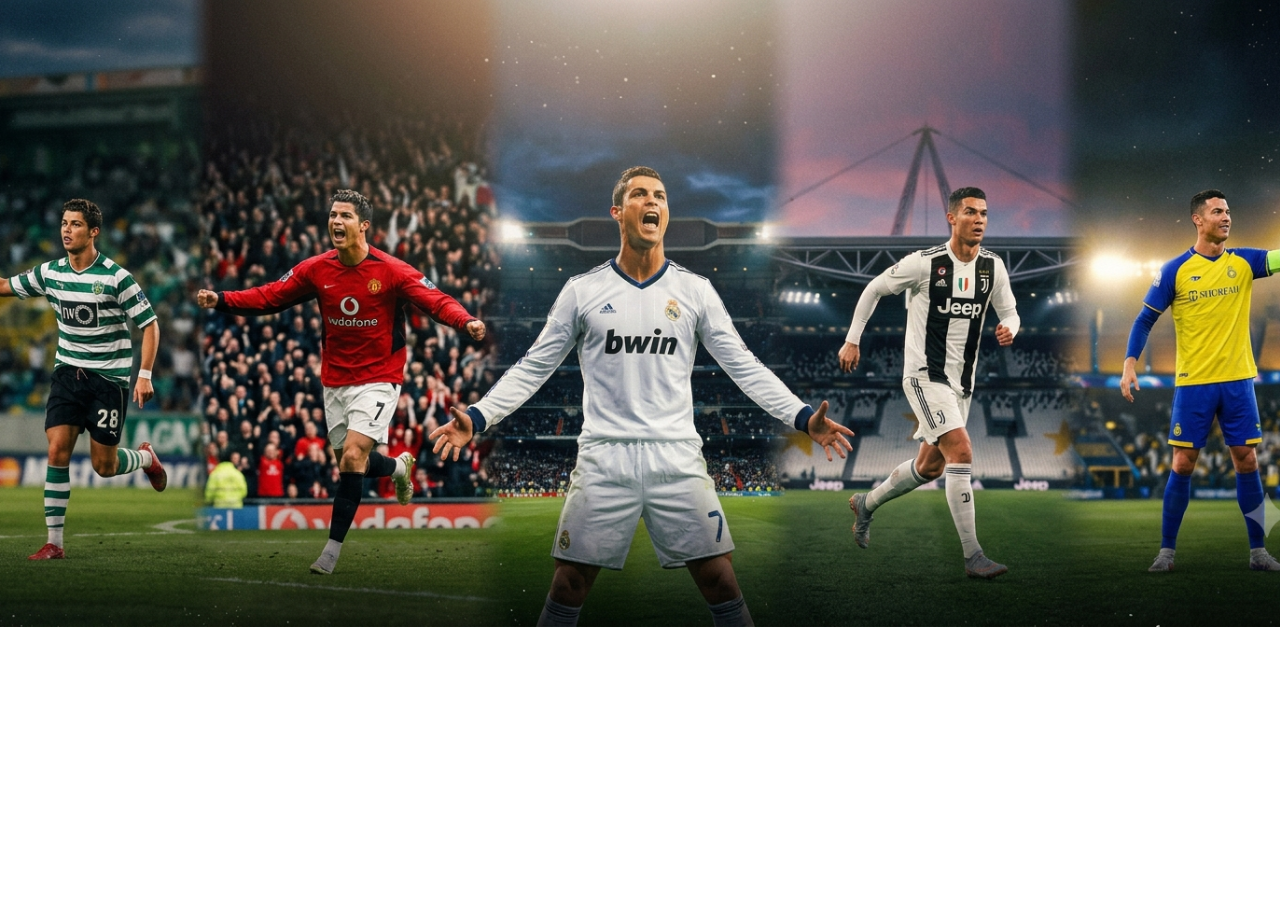
==== team.html @ 901f7ee4 "hero image for team info page" ====
<!DOCTYPE html>
<html lang="en">
<head>
    <meta charset="UTF-8">
    <meta name="viewport" content="width=, initial-scale=1.0">
    <link rel="stylesheet" href="team.css">
    <title>Team info page</title>
</head>
<body>
    <div class="hero-image">
    </div>
---- team.css ----
.hero-image{
    background-image: url("./Team page photos/heading.jpg");
    height: 627px;
    background-size: cover;
    background-position: center;
    background-repeat: no-repeat;
}
body{
    margin: 0;
    padding: 0;
    background-repeat: no-repeat;
    background-size: cover;
}
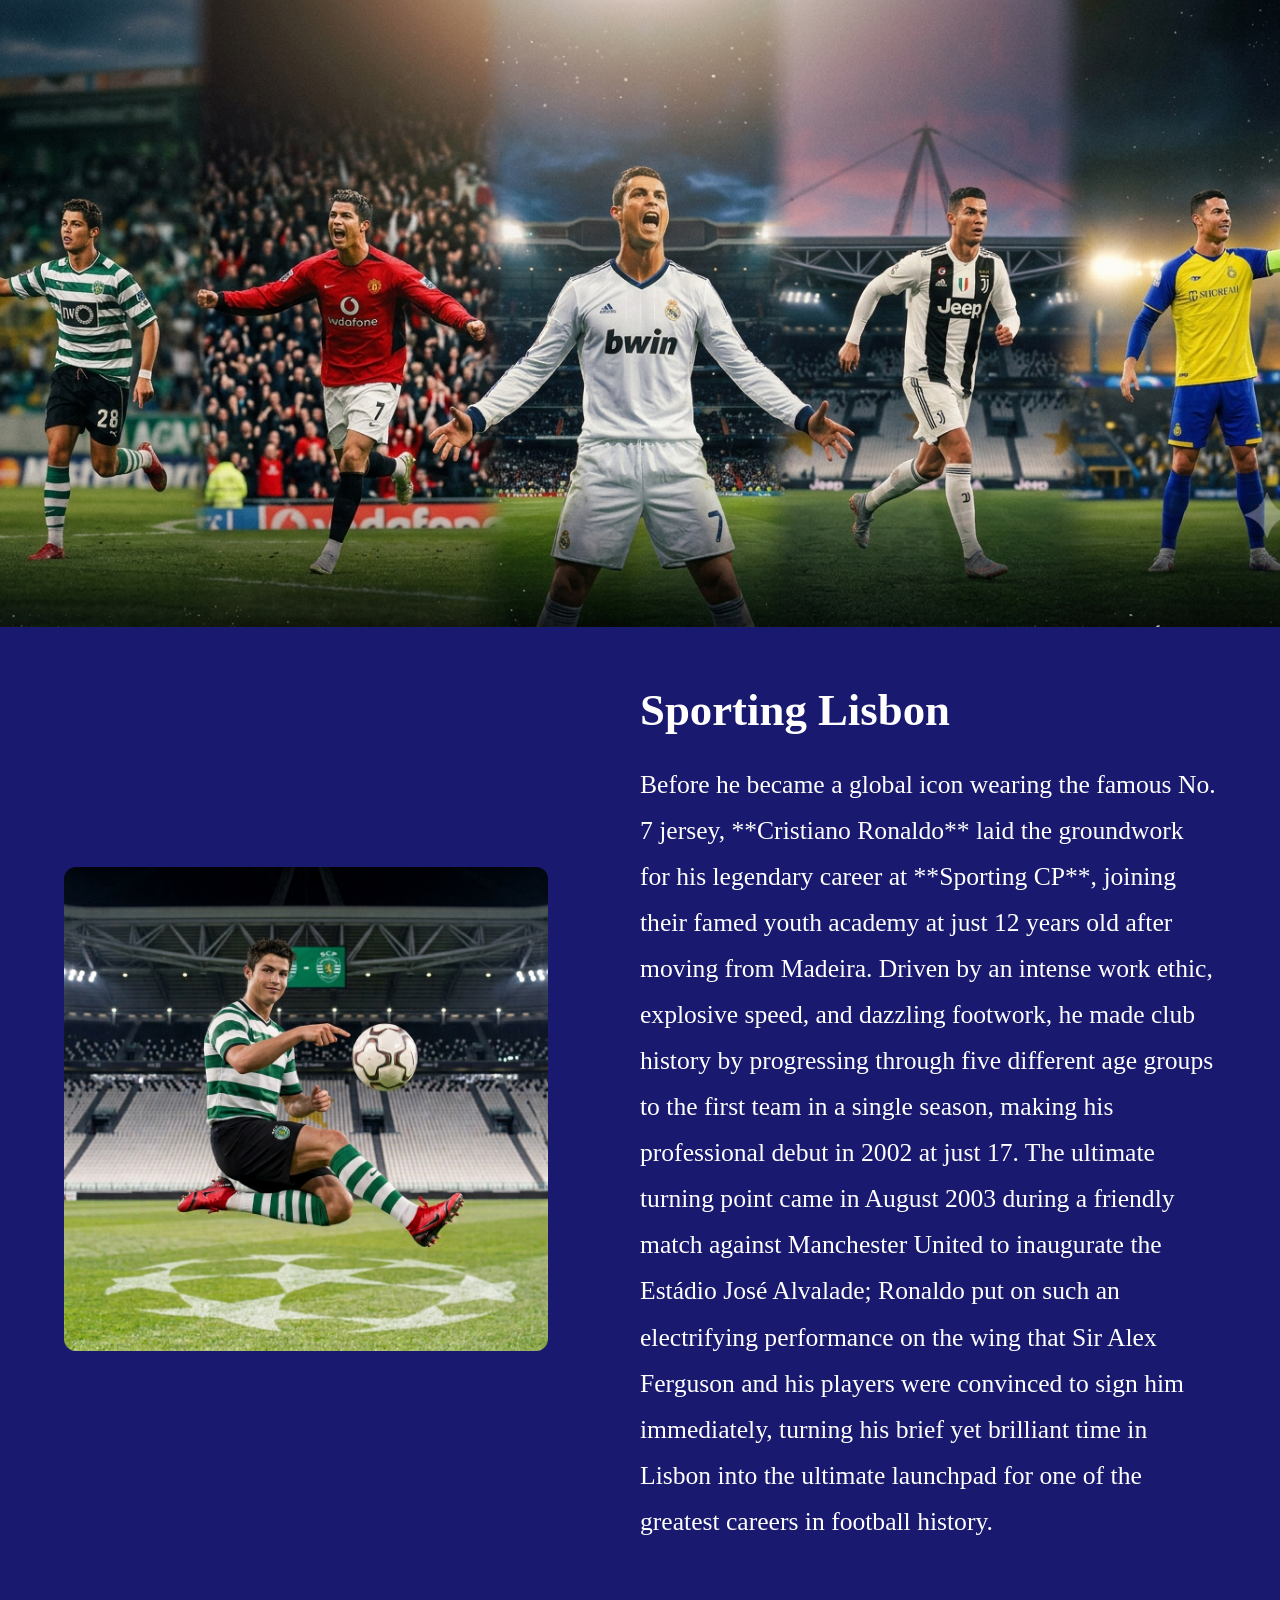
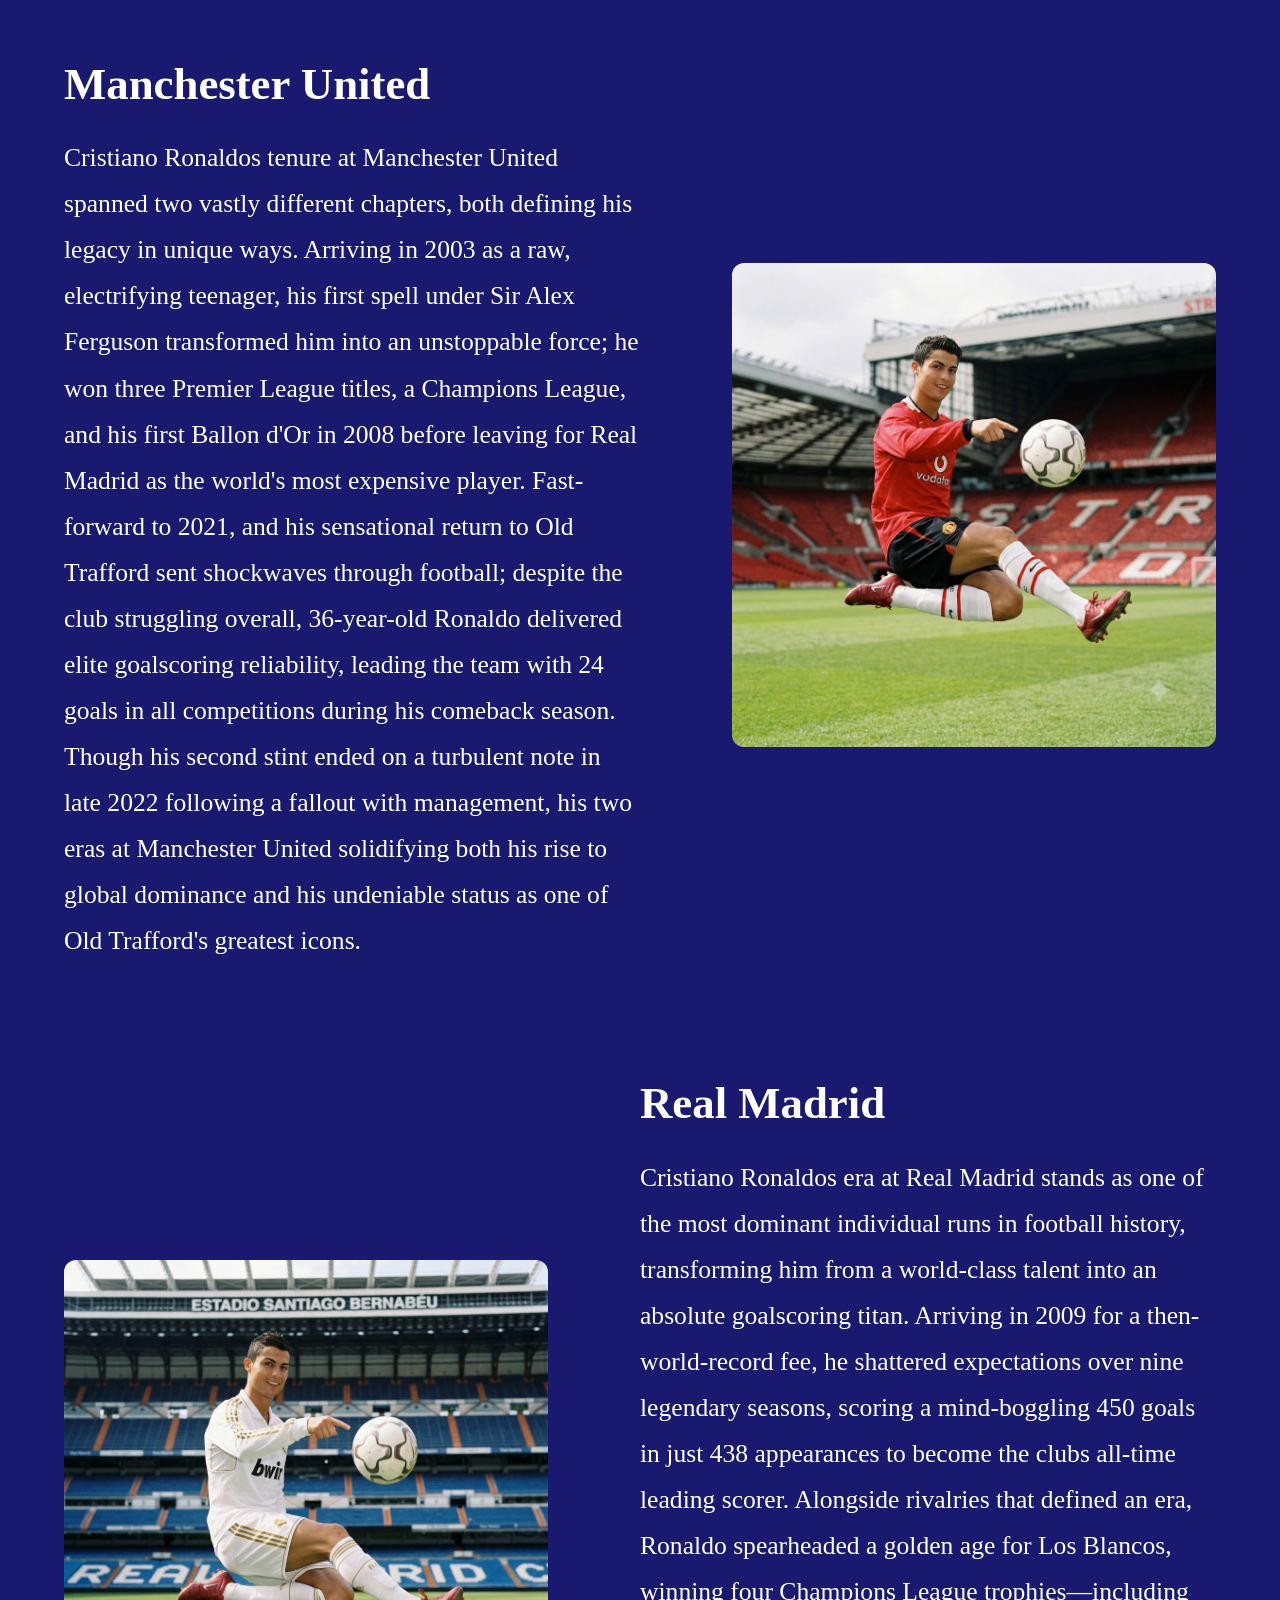
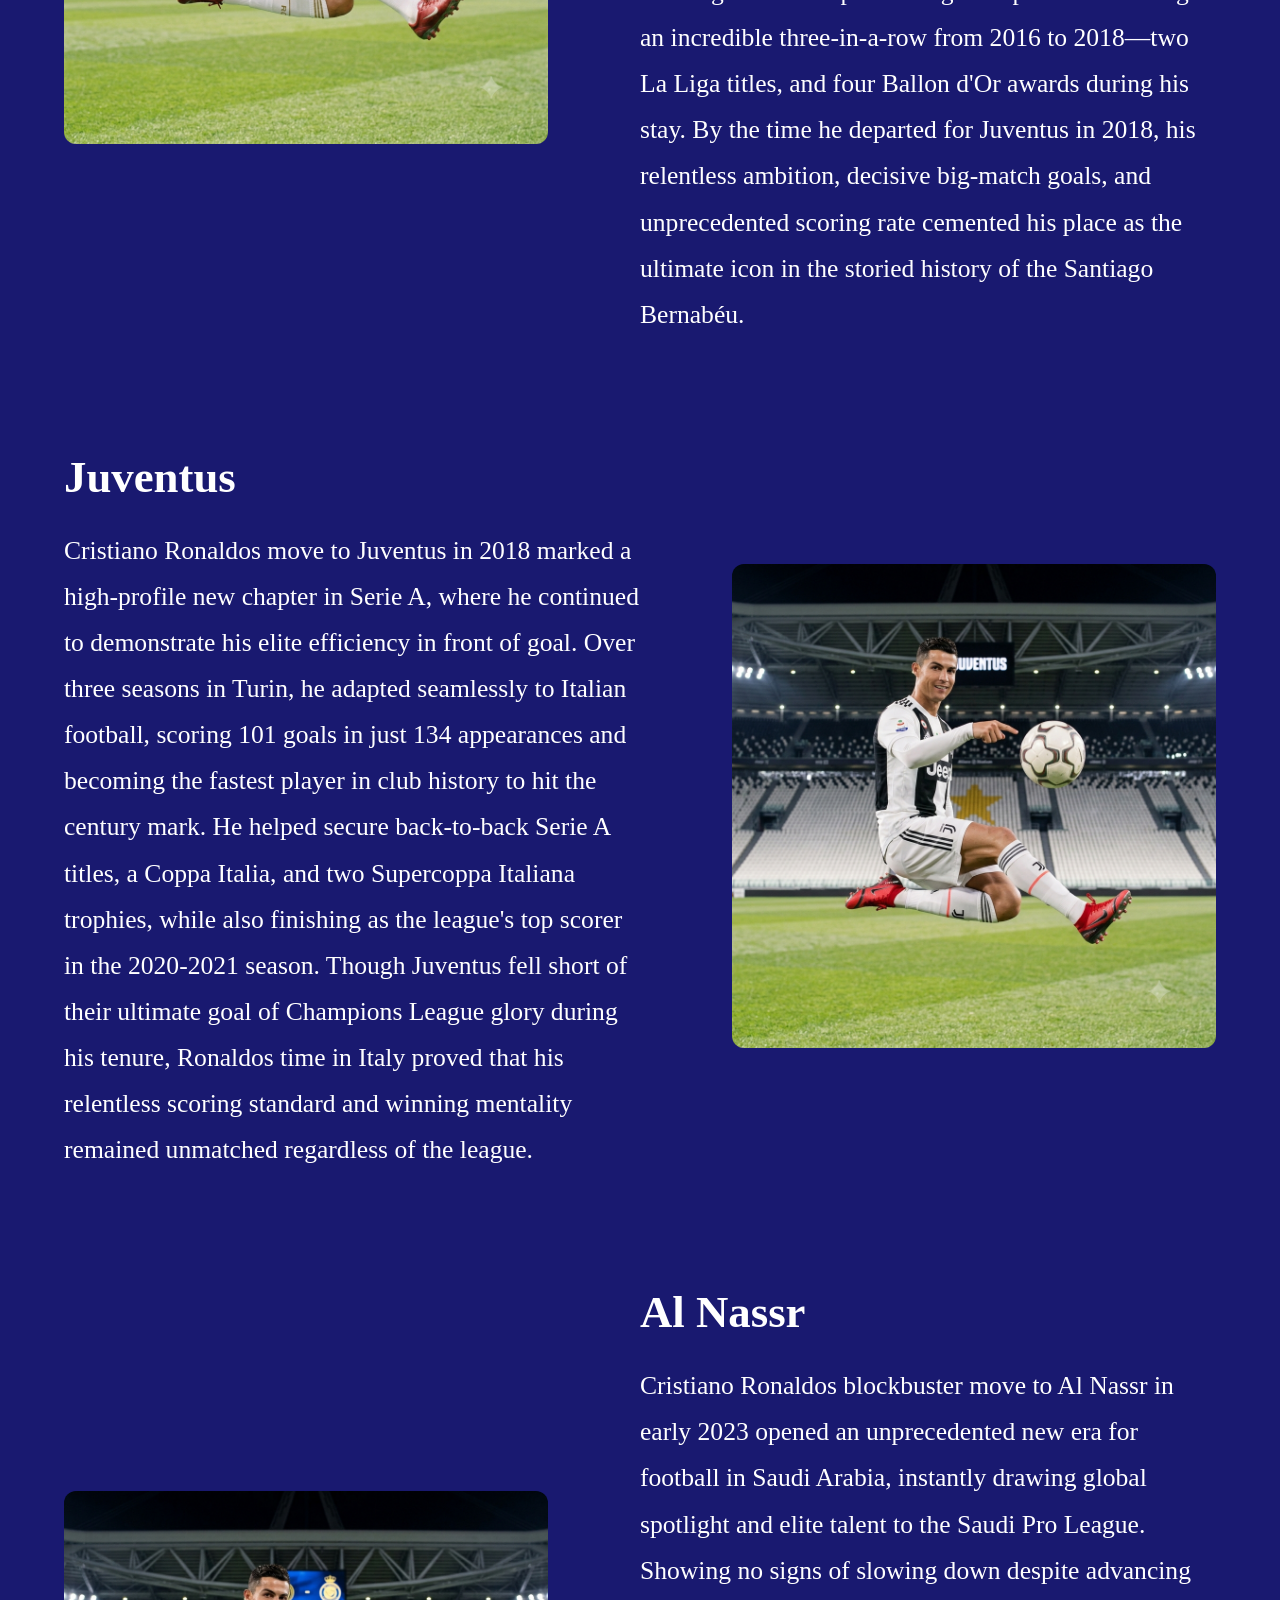
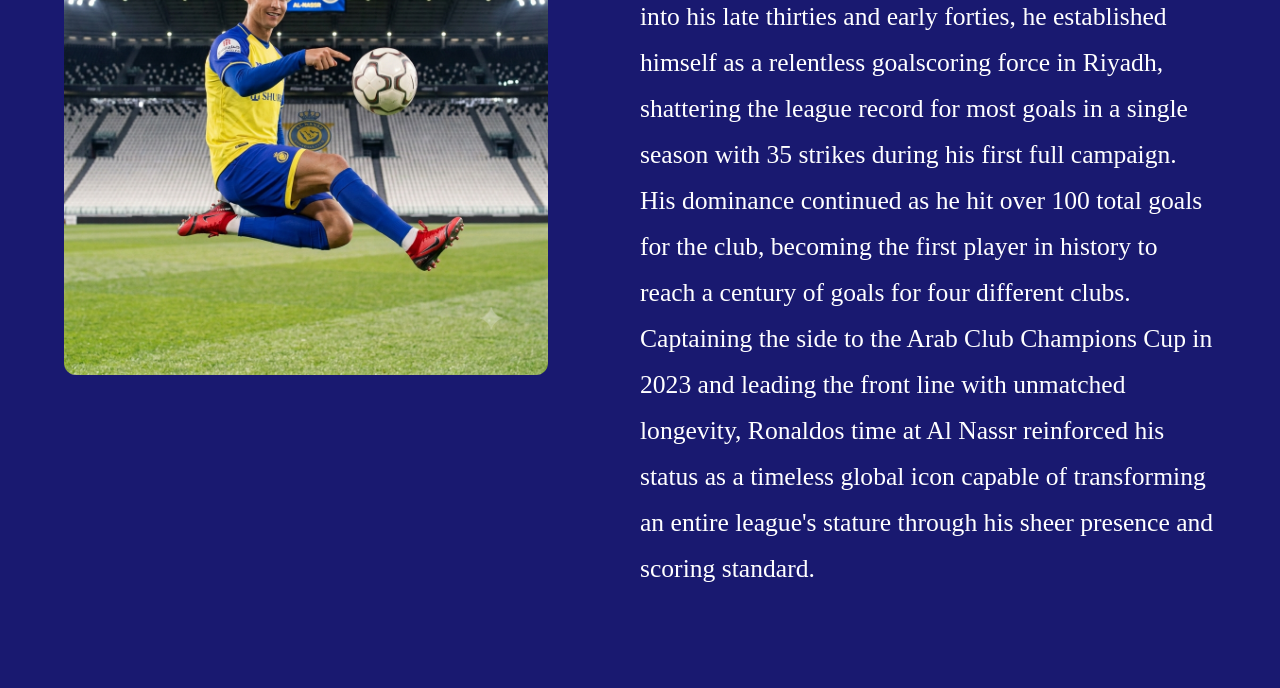
==== commit ae2eaef5: "finished off the team info page" ====
--- a/team.html
+++ b/team.html
@@ -9,6 +9,43 @@
 <body>
     <div class="hero-image">
     </div>
+   <div class="teams">
+    <div class="leftimg">
+        <img src="./Team page photos/lisbon.jpg" alt="CR7 Lisbon">
+        <div class="text">
+            <h2>Sporting Lisbon</h2>
+            <p>Before he became a global icon wearing the famous No. 7 jersey, **Cristiano Ronaldo** laid the groundwork for his legendary career at **Sporting CP**, joining their famed youth academy at just 12 years old after moving from Madeira. Driven by an intense work ethic, explosive speed, and dazzling footwork, he made club history by progressing through five different age groups to the first team in a single season, making his professional debut in 2002 at just 17. The ultimate turning point came in August 2003 during a friendly match against Manchester United to inaugurate the Estádio José Alvalade; Ronaldo put on such an electrifying performance on the wing that Sir Alex Ferguson and his players were convinced to sign him immediately, turning his brief yet brilliant time in Lisbon into the ultimate launchpad for one of the greatest careers in football history.</p>
+        </div>
+    </div>
+    <div class="rightimg">
+        <img src="./Team page photos/mu.jpg" alt="CR7 Man United">
+        <div class="text">
+            <h2>Manchester United</h2>
+            <p>Cristiano Ronaldos tenure at Manchester United spanned two vastly different chapters, both defining his legacy in unique ways. Arriving in 2003 as a raw, electrifying teenager, his first spell under Sir Alex Ferguson transformed him into an unstoppable force; he won three Premier League titles, a Champions League, and his first Ballon d'Or in 2008 before leaving for Real Madrid as the world's most expensive player. Fast-forward to 2021, and his sensational return to Old Trafford sent shockwaves through football; despite the club struggling overall, 36-year-old Ronaldo delivered elite goalscoring reliability, leading the team with 24 goals in all competitions during his comeback season. Though his second stint ended on a turbulent note in late 2022 following a fallout with management, his two eras at Manchester United solidifying both his rise to global dominance and his undeniable status as one of Old Trafford's greatest icons.</p>
+        </div>
+    </div>
+    <div class="leftimg">
+        <img src="./Team page photos/rm.jpg" alt="CR7 Real Madrid">
+        <div class="text">
+            <h2>Real Madrid</h2>
+            <p>Cristiano Ronaldos era at Real Madrid stands as one of the most dominant individual runs in football history, transforming him from a world-class talent into an absolute goalscoring titan. Arriving in 2009 for a then-world-record fee, he shattered expectations over nine legendary seasons, scoring a mind-boggling 450 goals in just 438 appearances to become the clubs all-time leading scorer. Alongside rivalries that defined an era, Ronaldo spearheaded a golden age for Los Blancos, winning four Champions League trophies—including an incredible three-in-a-row from 2016 to 2018—two La Liga titles, and four Ballon d'Or awards during his stay. By the time he departed for Juventus in 2018, his relentless ambition, decisive big-match goals, and unprecedented scoring rate cemented his place as the ultimate icon in the storied history of the Santiago Bernabéu.</p>
+        </div>
+    </div>
+    <div class="rightimg">
+        <img src="./Team page photos/juve.jpg" alt="CR7 Juventus">
+        <div class="text">
+            <h2>Juventus</h2>
+            <p>Cristiano Ronaldos move to Juventus in 2018 marked a high-profile new chapter in Serie A, where he continued to demonstrate his elite efficiency in front of goal. Over three seasons in Turin, he adapted seamlessly to Italian football, scoring 101 goals in just 134 appearances and becoming the fastest player in club history to hit the century mark. He helped secure back-to-back Serie A titles, a Coppa Italia, and two Supercoppa Italiana trophies, while also finishing as the league's top scorer in the 2020-2021 season. Though Juventus fell short of their ultimate goal of Champions League glory during his tenure, Ronaldos time in Italy proved that his relentless scoring standard and winning mentality remained unmatched regardless of the league.</p>
+        </div>
+    </div>
+    <div class="leftimg">
+        <img src="./Team page photos/alnassr.jpg" alt="CR7 Al Nassr">
+        <div class="text">
+            <h2>Al Nassr</h2>
+            <p>Cristiano Ronaldos blockbuster move to Al Nassr in early 2023 opened an unprecedented new era for football in Saudi Arabia, instantly drawing global spotlight and elite talent to the Saudi Pro League. Showing no signs of slowing down despite advancing into his late thirties and early forties, he established himself as a relentless goalscoring force in Riyadh, shattering the league record for most goals in a single season with 35 strikes during his first full campaign. His dominance continued as he hit over 100 total goals for the club, becoming the first player in history to reach a century of goals for four different clubs. Captaining the side to the Arab Club Champions Cup in 2023 and leading the front line with unmatched longevity, Ronaldos time at Al Nassr reinforced his status as a timeless global icon capable of transforming an entire league's stature through his sheer presence and scoring standard.</p>
+        </div>
+    </div>
+   </div>
     
     
     
--- a/team.css
+++ b/team.css
@@ -10,4 +10,68 @@
     padding: 0;
     background-repeat: no-repeat;
     background-size: cover;
+    background-color:midnightblue
+}
+.teams {
+  max-width: 90%;
+  margin: 0 auto;
+  padding: 20px 0;
+}
+
+.leftimg,
+.rightimg {
+  display: flex;
+  align-items: center;
+  justify-content: space-between;
+  margin-bottom: 50px;
+}
+
+.rightimg {
+  flex-direction: row-reverse;
+}
+
+.leftimg img,
+.rightimg img {
+  width: 42%;
+  max-width: 42%;
+  height: auto;
+  object-fit: cover;
+  border-radius: 12px;
+}
+
+.leftimg .text,
+.rightimg .text {
+  width: 50%;
+  max-width: 50%;
+}
+
+.leftimg .text h2,
+.rightimg .text h2 {
+  font-size: 2.8rem;
+  margin-bottom: 20px;
+  color: white;
+}
+
+.leftimg .text p,
+.rightimg .text p {
+  font-size: 1.6rem;
+  line-height: 1.8;
+  color: white;
+}
+
+@media (max-width: 600px) {
+  .leftimg, 
+  .rightimg {
+    flex-direction: column;
+    text-align: center;
+  }
+  
+  .leftimg img, 
+  .rightimg img,
+  .leftimg .text,
+  .rightimg .text {
+    width: 100%;
+    max-width: 100%;
+    margin-bottom: 15px;
+  }
 }
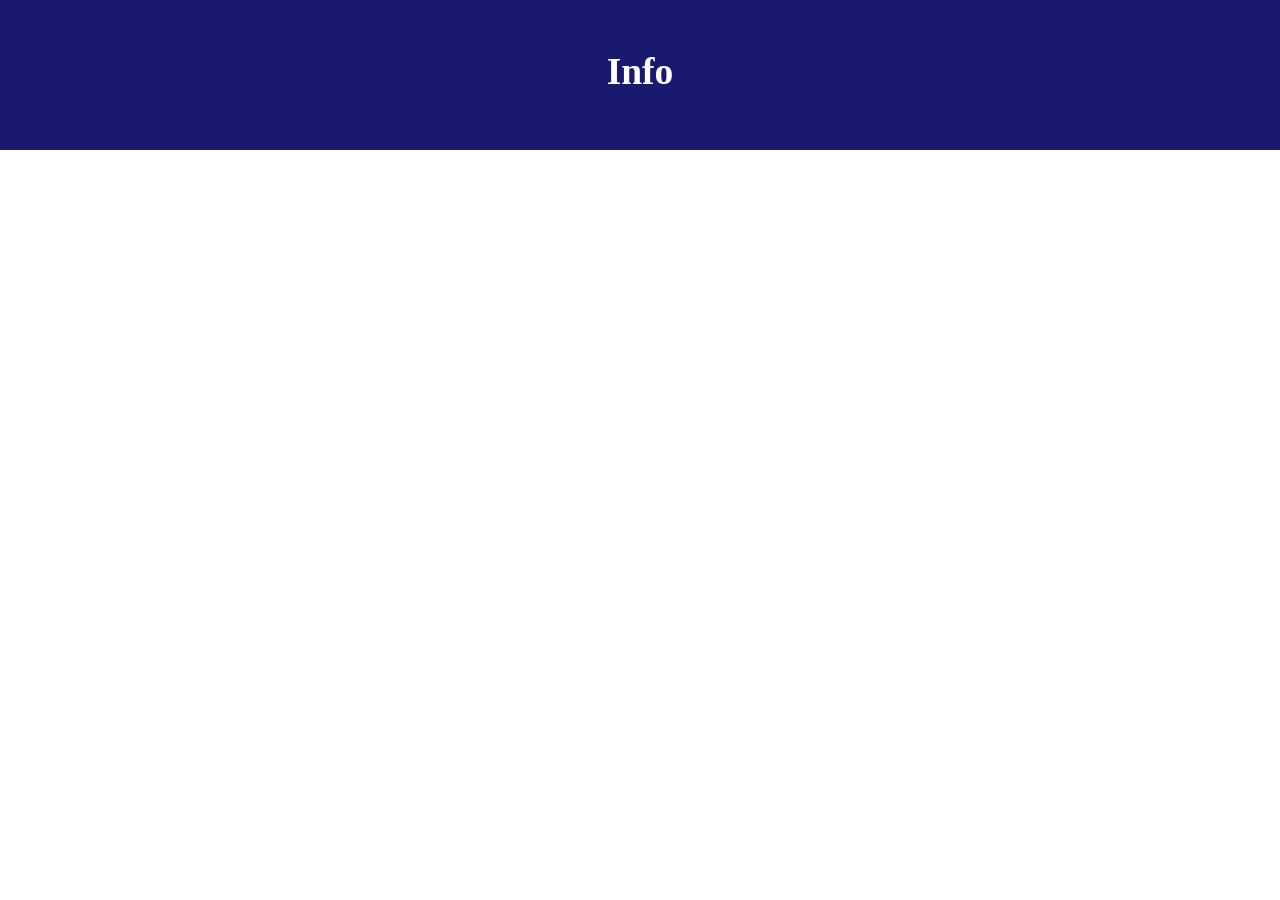
==== commit c43073ca: "made banner for info page" ====
--- a/team.html
+++ b/team.html
@@ -4,48 +4,10 @@
     <meta charset="UTF-8">
     <meta name="viewport" content="width=, initial-scale=1.0">
     <link rel="stylesheet" href="team.css">
-    <title>Team info page</title>
+    <title> INFO </title>
 </head>
 <body>
-    <div class="hero-image">
-    </div>
-   <div class="teams">
-    <div class="leftimg">
-        <img src="./Team page photos/lisbon.jpg" alt="CR7 Lisbon">
-        <div class="text">
-            <h2>Sporting Lisbon</h2>
-            <p>Before he became a global icon wearing the famous No. 7 jersey, **Cristiano Ronaldo** laid the groundwork for his legendary career at **Sporting CP**, joining their famed youth academy at just 12 years old after moving from Madeira. Driven by an intense work ethic, explosive speed, and dazzling footwork, he made club history by progressing through five different age groups to the first team in a single season, making his professional debut in 2002 at just 17. The ultimate turning point came in August 2003 during a friendly match against Manchester United to inaugurate the Estádio José Alvalade; Ronaldo put on such an electrifying performance on the wing that Sir Alex Ferguson and his players were convinced to sign him immediately, turning his brief yet brilliant time in Lisbon into the ultimate launchpad for one of the greatest careers in football history.</p>
-        </div>
-    </div>
-    <div class="rightimg">
-        <img src="./Team page photos/mu.jpg" alt="CR7 Man United">
-        <div class="text">
-            <h2>Manchester United</h2>
-            <p>Cristiano Ronaldos tenure at Manchester United spanned two vastly different chapters, both defining his legacy in unique ways. Arriving in 2003 as a raw, electrifying teenager, his first spell under Sir Alex Ferguson transformed him into an unstoppable force; he won three Premier League titles, a Champions League, and his first Ballon d'Or in 2008 before leaving for Real Madrid as the world's most expensive player. Fast-forward to 2021, and his sensational return to Old Trafford sent shockwaves through football; despite the club struggling overall, 36-year-old Ronaldo delivered elite goalscoring reliability, leading the team with 24 goals in all competitions during his comeback season. Though his second stint ended on a turbulent note in late 2022 following a fallout with management, his two eras at Manchester United solidifying both his rise to global dominance and his undeniable status as one of Old Trafford's greatest icons.</p>
-        </div>
-    </div>
-    <div class="leftimg">
-        <img src="./Team page photos/rm.jpg" alt="CR7 Real Madrid">
-        <div class="text">
-            <h2>Real Madrid</h2>
-            <p>Cristiano Ronaldos era at Real Madrid stands as one of the most dominant individual runs in football history, transforming him from a world-class talent into an absolute goalscoring titan. Arriving in 2009 for a then-world-record fee, he shattered expectations over nine legendary seasons, scoring a mind-boggling 450 goals in just 438 appearances to become the clubs all-time leading scorer. Alongside rivalries that defined an era, Ronaldo spearheaded a golden age for Los Blancos, winning four Champions League trophies—including an incredible three-in-a-row from 2016 to 2018—two La Liga titles, and four Ballon d'Or awards during his stay. By the time he departed for Juventus in 2018, his relentless ambition, decisive big-match goals, and unprecedented scoring rate cemented his place as the ultimate icon in the storied history of the Santiago Bernabéu.</p>
-        </div>
-    </div>
-    <div class="rightimg">
-        <img src="./Team page photos/juve.jpg" alt="CR7 Juventus">
-        <div class="text">
-            <h2>Juventus</h2>
-            <p>Cristiano Ronaldos move to Juventus in 2018 marked a high-profile new chapter in Serie A, where he continued to demonstrate his elite efficiency in front of goal. Over three seasons in Turin, he adapted seamlessly to Italian football, scoring 101 goals in just 134 appearances and becoming the fastest player in club history to hit the century mark. He helped secure back-to-back Serie A titles, a Coppa Italia, and two Supercoppa Italiana trophies, while also finishing as the league's top scorer in the 2020-2021 season. Though Juventus fell short of their ultimate goal of Champions League glory during his tenure, Ronaldos time in Italy proved that his relentless scoring standard and winning mentality remained unmatched regardless of the league.</p>
-        </div>
-    </div>
-    <div class="leftimg">
-        <img src="./Team page photos/alnassr.jpg" alt="CR7 Al Nassr">
-        <div class="text">
-            <h2>Al Nassr</h2>
-            <p>Cristiano Ronaldos blockbuster move to Al Nassr in early 2023 opened an unprecedented new era for football in Saudi Arabia, instantly drawing global spotlight and elite talent to the Saudi Pro League. Showing no signs of slowing down despite advancing into his late thirties and early forties, he established himself as a relentless goalscoring force in Riyadh, shattering the league record for most goals in a single season with 35 strikes during his first full campaign. His dominance continued as he hit over 100 total goals for the club, becoming the first player in history to reach a century of goals for four different clubs. Captaining the side to the Arab Club Champions Cup in 2023 and leading the front line with unmatched longevity, Ronaldos time at Al Nassr reinforced his status as a timeless global icon capable of transforming an entire league's stature through his sheer presence and scoring standard.</p>
-        </div>
-    </div>
-   </div>
-    
-    
-    +    <section class="banner">
+        <h1 class="banner-title">Info</h1>
+    </section>
+</body>
--- a/team.css
+++ b/team.css
@@ -1,77 +1,22 @@
-.hero-image{
-    background-image: url("./Team page photos/heading.jpg");
-    height: 627px;
+body {
+    margin: 0;
+    padding: 0;
+}
+
+.banner {
+    width: 100%;
+    background-color: midnightblue;
+    color: rgb(255, 255, 255);
+    text-align: center;
+    font-size: 25px;
+    height: 150px;
     background-size: cover;
     background-position: center;
     background-repeat: no-repeat;
 }
-body{
-    margin: 0;
-    padding: 0;
-    background-repeat: no-repeat;
-    background-size: cover;
-    background-color:midnightblue
-}
-.teams {
-  max-width: 90%;
-  margin: 0 auto;
-  padding: 20px 0;
-}
 
-.leftimg,
-.rightimg {
-  display: flex;
-  align-items: center;
-  justify-content: space-between;
-  margin-bottom: 50px;
-}
-
-.rightimg {
-  flex-direction: row-reverse;
-}
-
-.leftimg img,
-.rightimg img {
-  width: 42%;
-  max-width: 42%;
-  height: auto;
-  object-fit: cover;
-  border-radius: 12px;
-}
-
-.leftimg .text,
-.rightimg .text {
-  width: 50%;
-  max-width: 50%;
-}
-
-.leftimg .text h2,
-.rightimg .text h2 {
-  font-size: 2.8rem;
-  margin-bottom: 20px;
-  color: white;
-}
-
-.leftimg .text p,
-.rightimg .text p {
-  font-size: 1.6rem;
-  line-height: 1.8;
-  color: white;
-}
-
-@media (max-width: 600px) {
-  .leftimg, 
-  .rightimg {
-    flex-direction: column;
+.banner-title{
+    margin: 0; 
+    padding-top: 50px; 
     text-align: center;
-  }
-  
-  .leftimg img, 
-  .rightimg img,
-  .leftimg .text,
-  .rightimg .text {
-    width: 100%;
-    max-width: 100%;
-    margin-bottom: 15px;
-  }
 }
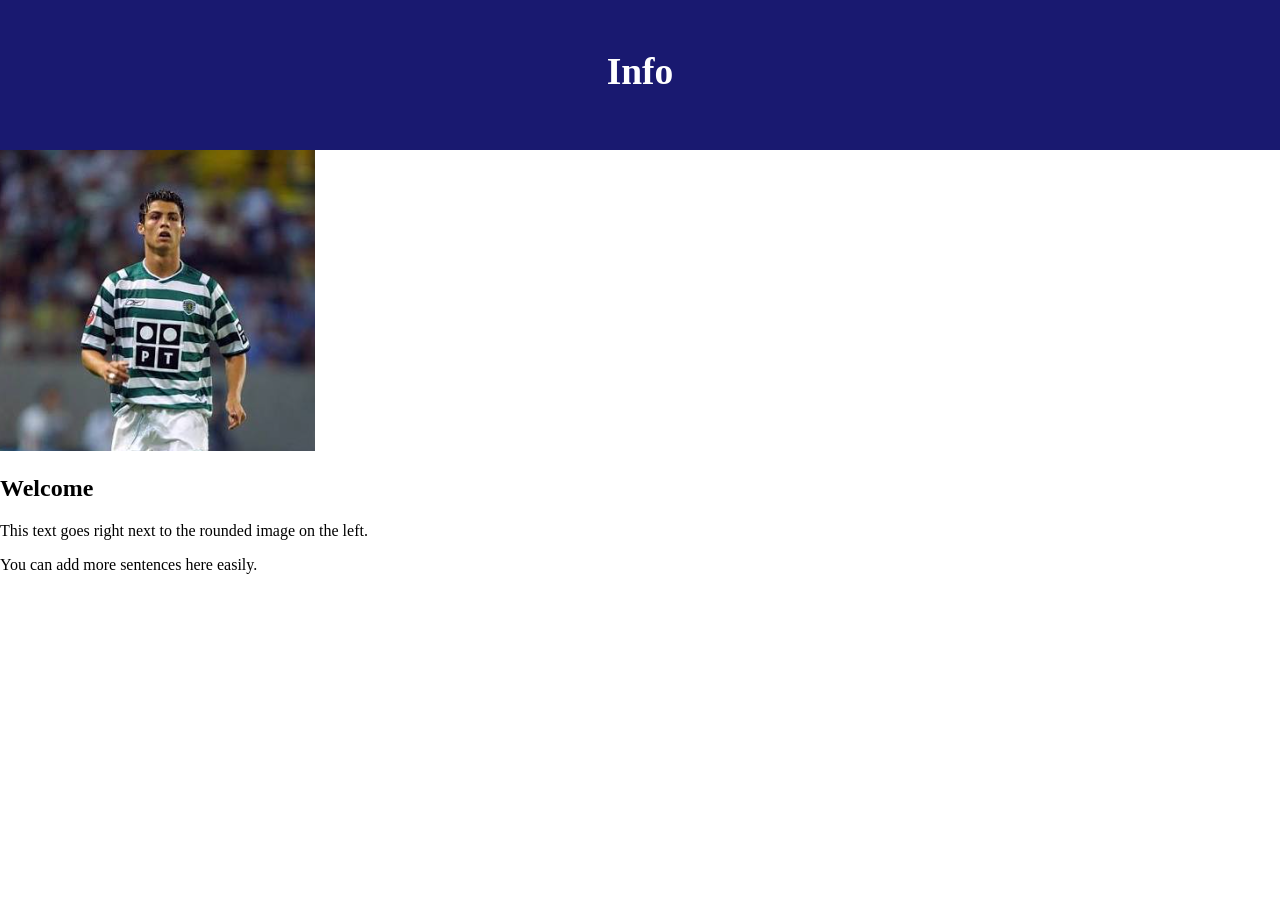
==== commit 125b3a78: "ewewf" ====
--- a/team.html
+++ b/team.html
@@ -10,4 +10,14 @@
     <section class="banner">
         <h1 class="banner-title">Info</h1>
     </section>
+       <div class="container">
+        <img class="content-image" src="./Images/RonaldoLisbon.jpg" alt="Square Image">
+
+        <div class="text-box">
+            <h2>Welcome</h2>
+            <p>This text goes right next to the rounded image on the left.</p>
+            <p>You can add more sentences here easily.</p>
+        </div>
+    </div>
+
 </body>
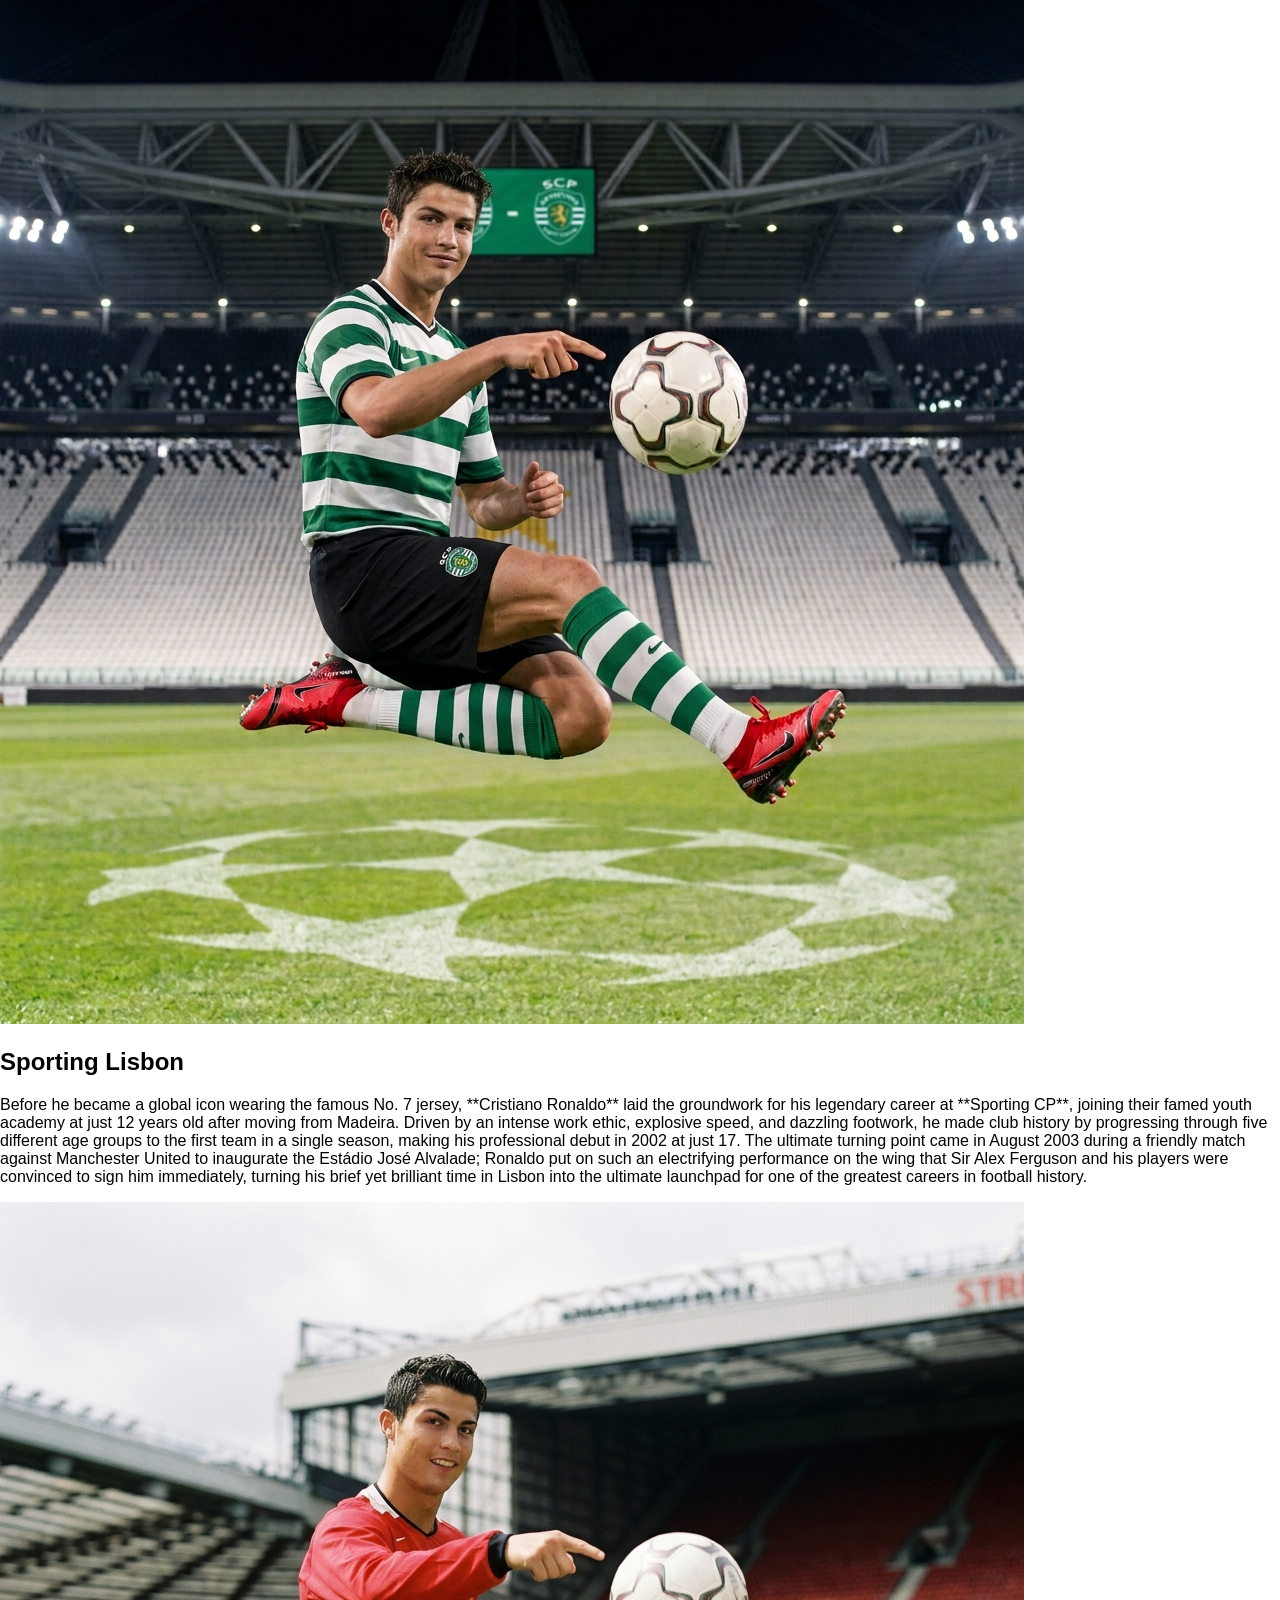
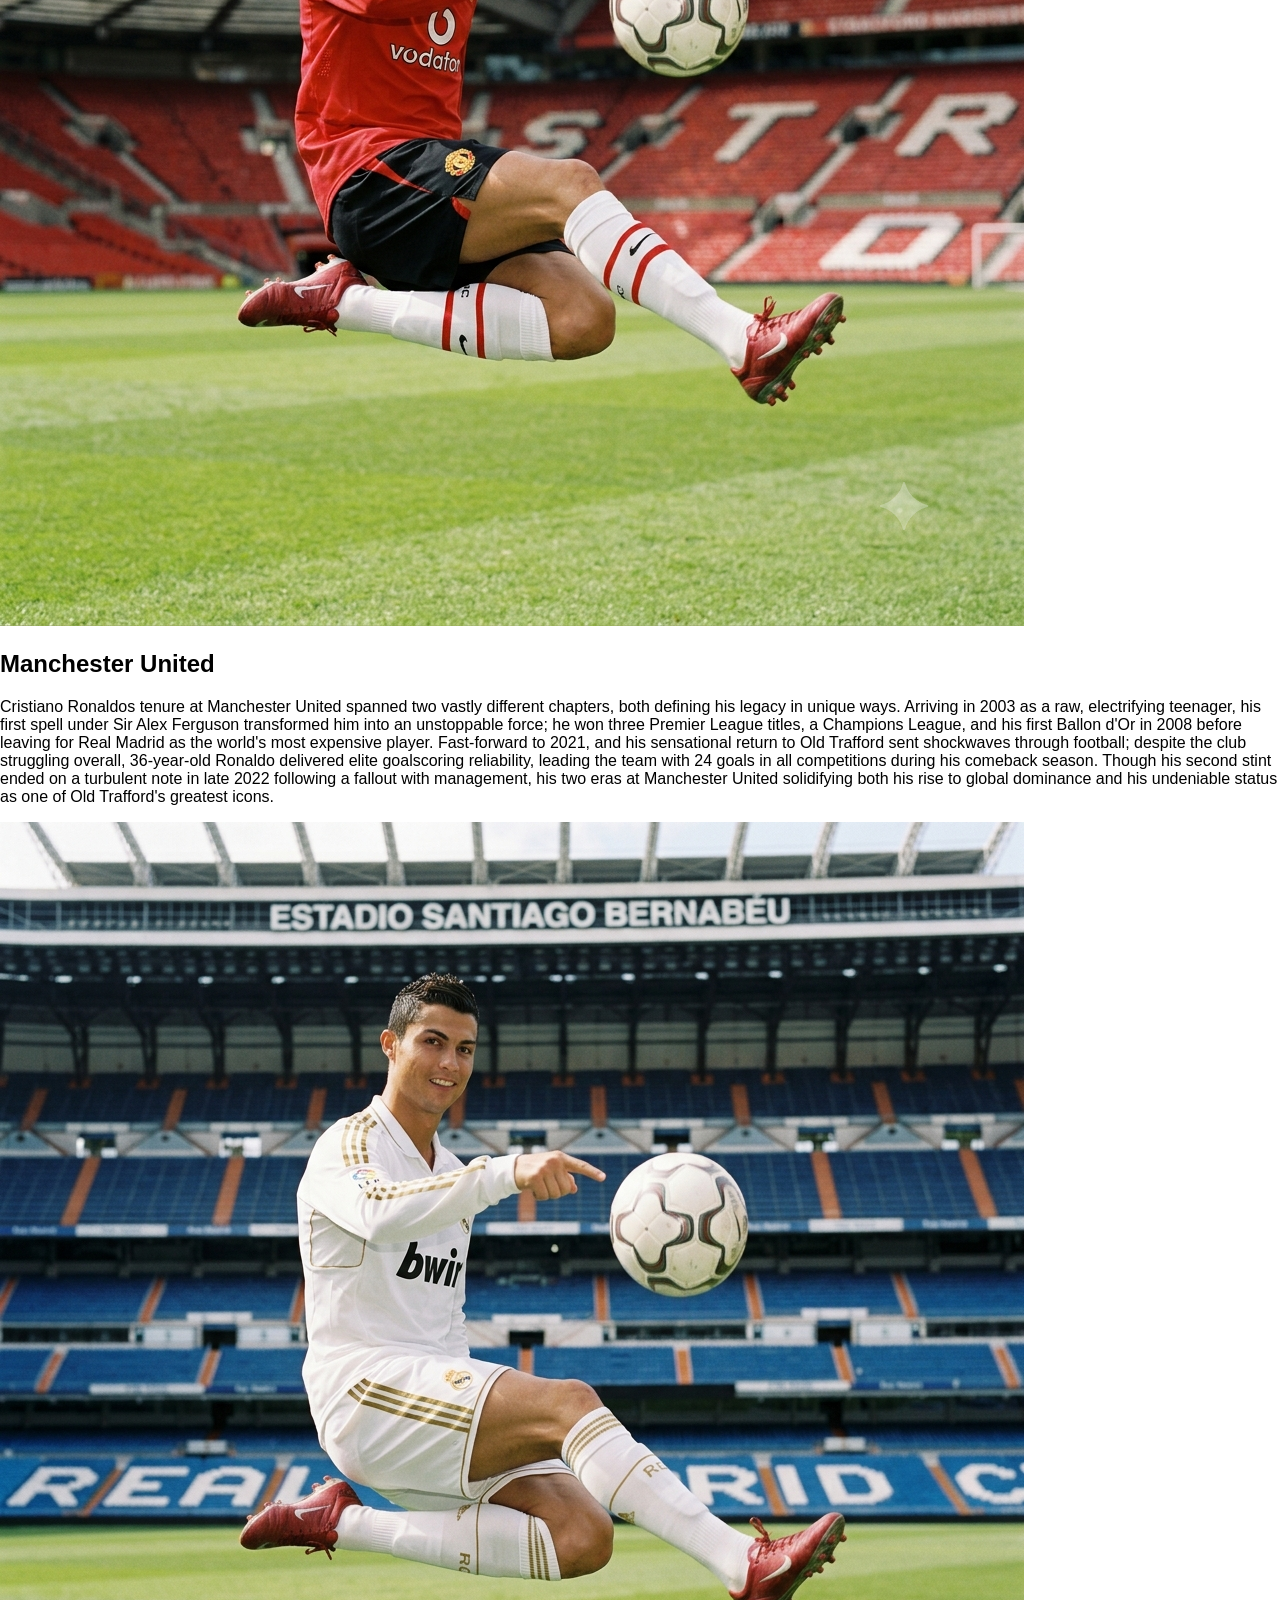
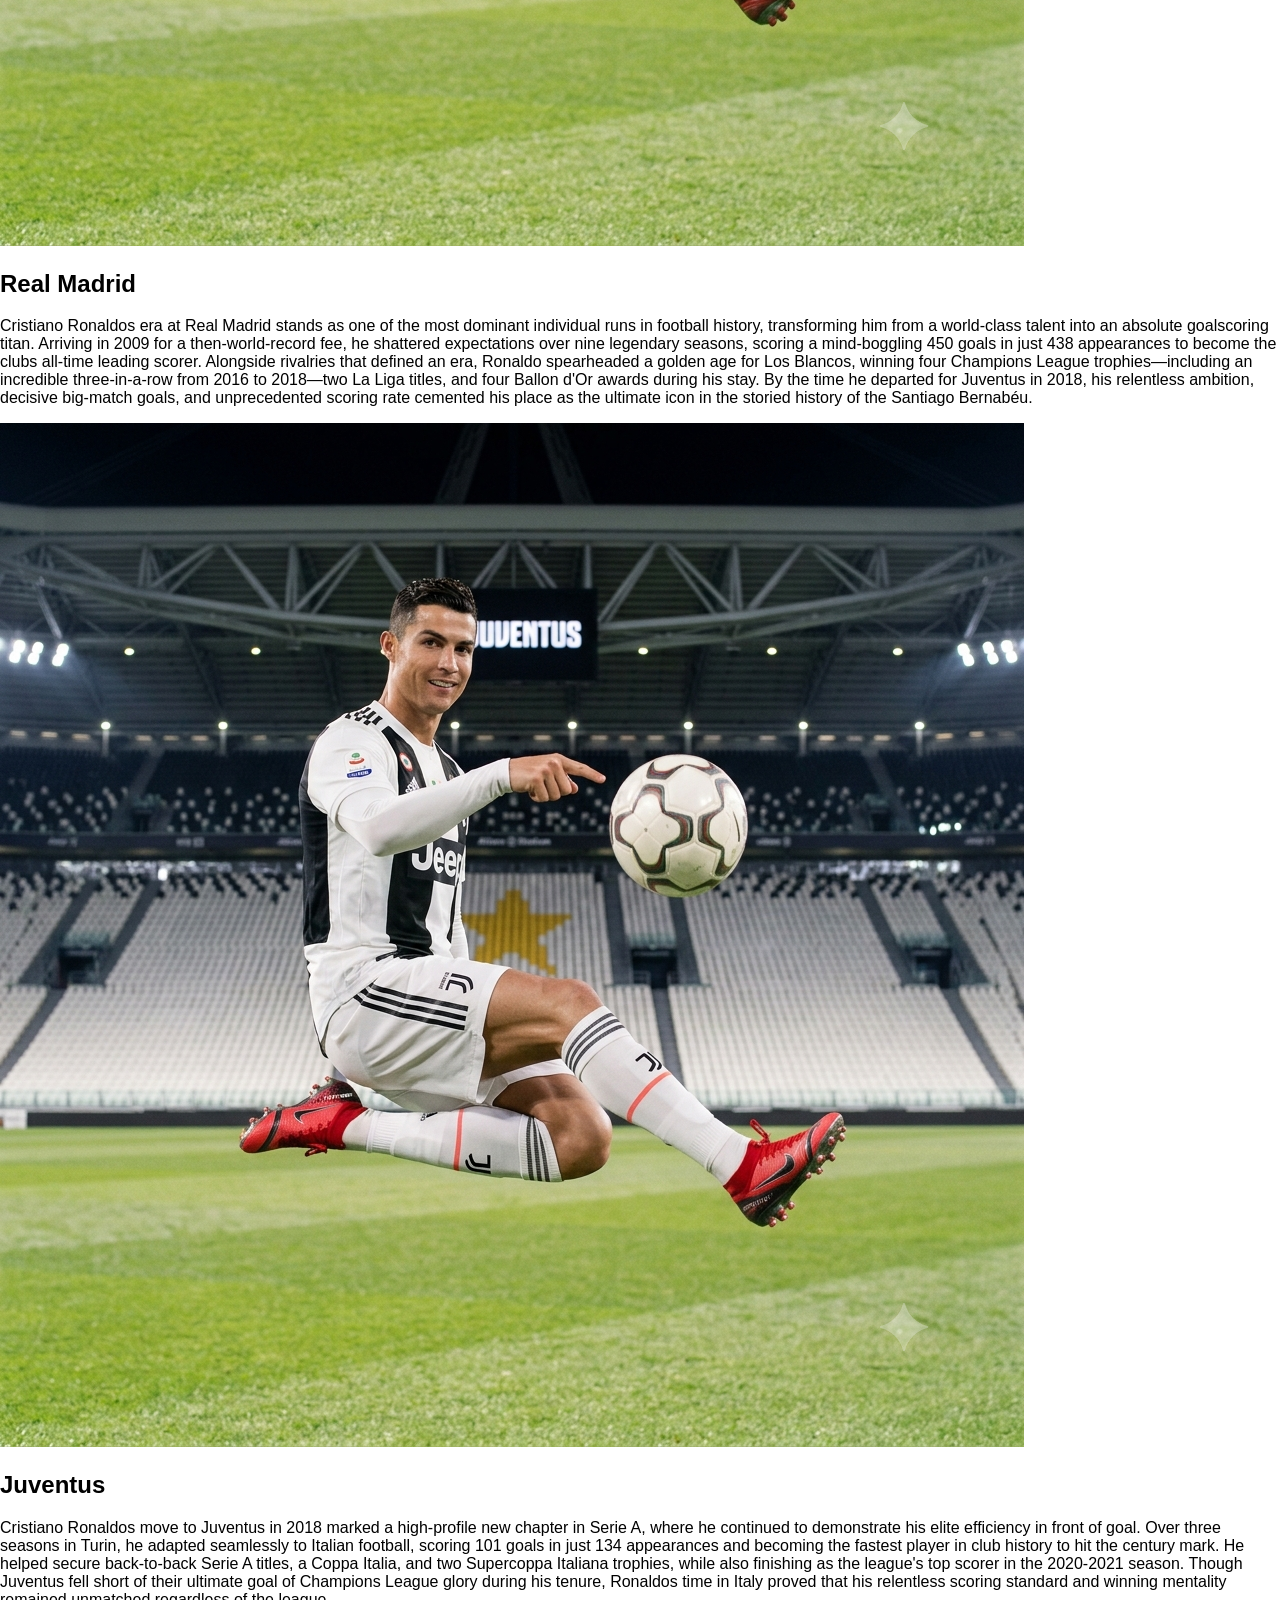
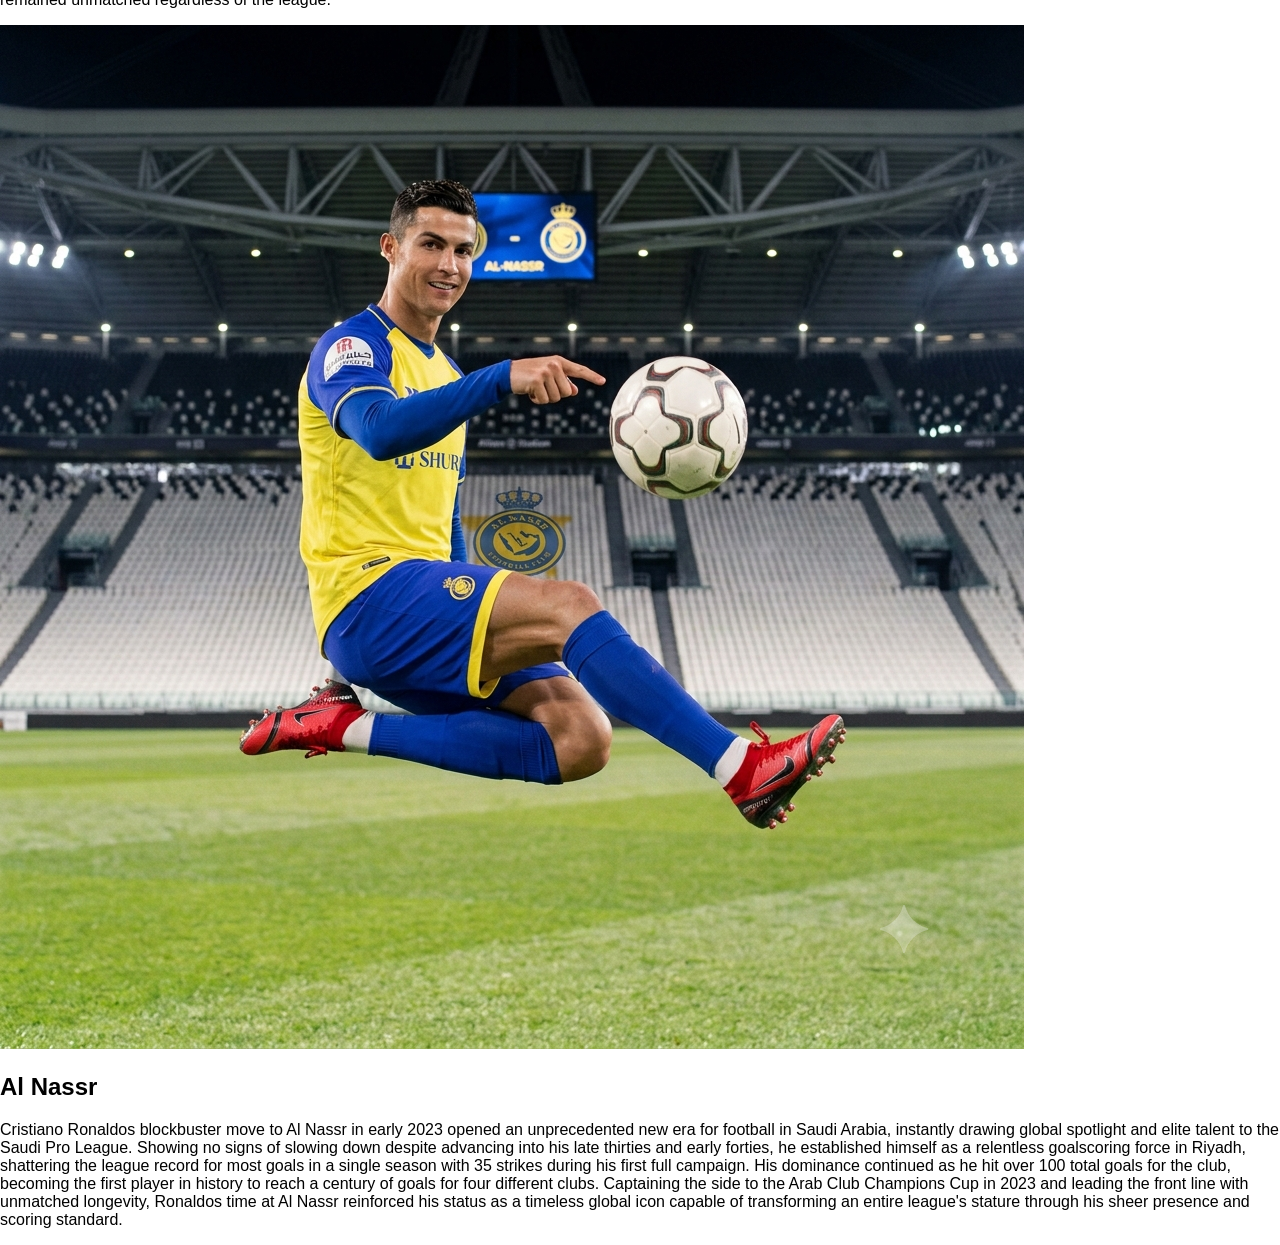
==== commit d8a11fe3: "hhgfgbg" ====
--- a/team.html
+++ b/team.html
@@ -4,20 +4,48 @@
     <meta charset="UTF-8">
     <meta name="viewport" content="width=, initial-scale=1.0">
     <link rel="stylesheet" href="team.css">
-    <title> INFO </title>
+    <title>Team info page</title>
 </head>
 <body>
-    <section class="banner">
-        <h1 class="banner-title">Info</h1>
-    </section>
-       <div class="container">
-        <img class="content-image" src="./Images/RonaldoLisbon.jpg" alt="Square Image">
-
-        <div class="text-box">
-            <h2>Welcome</h2>
-            <p>This text goes right next to the rounded image on the left.</p>
-            <p>You can add more sentences here easily.</p>
+    <div class="hero-image">
+    </div>
+   <div class="teams">
+    <div class="leftimg">
+        <img src="./Team page photos/lisbon.jpg" alt="CR7 Lisbon">
+        <div class="text">
+            <h2>Sporting Lisbon</h2>
+            <p>Before he became a global icon wearing the famous No. 7 jersey, **Cristiano Ronaldo** laid the groundwork for his legendary career at **Sporting CP**, joining their famed youth academy at just 12 years old after moving from Madeira. Driven by an intense work ethic, explosive speed, and dazzling footwork, he made club history by progressing through five different age groups to the first team in a single season, making his professional debut in 2002 at just 17. The ultimate turning point came in August 2003 during a friendly match against Manchester United to inaugurate the Estádio José Alvalade; Ronaldo put on such an electrifying performance on the wing that Sir Alex Ferguson and his players were convinced to sign him immediately, turning his brief yet brilliant time in Lisbon into the ultimate launchpad for one of the greatest careers in football history.</p>
         </div>
     </div>
-
-</body>+    <div class="rightimg">
+        <img src="./Team page photos/mu.jpg" alt="CR7 Man United">
+        <div class="text">
+            <h2>Manchester United</h2>
+            <p>Cristiano Ronaldos tenure at Manchester United spanned two vastly different chapters, both defining his legacy in unique ways. Arriving in 2003 as a raw, electrifying teenager, his first spell under Sir Alex Ferguson transformed him into an unstoppable force; he won three Premier League titles, a Champions League, and his first Ballon d'Or in 2008 before leaving for Real Madrid as the world's most expensive player. Fast-forward to 2021, and his sensational return to Old Trafford sent shockwaves through football; despite the club struggling overall, 36-year-old Ronaldo delivered elite goalscoring reliability, leading the team with 24 goals in all competitions during his comeback season. Though his second stint ended on a turbulent note in late 2022 following a fallout with management, his two eras at Manchester United solidifying both his rise to global dominance and his undeniable status as one of Old Trafford's greatest icons.</p>
+        </div>
+    </div>
+    <div class="leftimg">
+        <img src="./Team page photos/rm.jpg" alt="CR7 Real Madrid">
+        <div class="text">
+            <h2>Real Madrid</h2>
+            <p>Cristiano Ronaldos era at Real Madrid stands as one of the most dominant individual runs in football history, transforming him from a world-class talent into an absolute goalscoring titan. Arriving in 2009 for a then-world-record fee, he shattered expectations over nine legendary seasons, scoring a mind-boggling 450 goals in just 438 appearances to become the clubs all-time leading scorer. Alongside rivalries that defined an era, Ronaldo spearheaded a golden age for Los Blancos, winning four Champions League trophies—including an incredible three-in-a-row from 2016 to 2018—two La Liga titles, and four Ballon d'Or awards during his stay. By the time he departed for Juventus in 2018, his relentless ambition, decisive big-match goals, and unprecedented scoring rate cemented his place as the ultimate icon in the storied history of the Santiago Bernabéu.</p>
+        </div>
+    </div>
+    <div class="rightimg">
+        <img src="./Team page photos/juve.jpg" alt="CR7 Juventus">
+        <div class="text">
+            <h2>Juventus</h2>
+            <p>Cristiano Ronaldos move to Juventus in 2018 marked a high-profile new chapter in Serie A, where he continued to demonstrate his elite efficiency in front of goal. Over three seasons in Turin, he adapted seamlessly to Italian football, scoring 101 goals in just 134 appearances and becoming the fastest player in club history to hit the century mark. He helped secure back-to-back Serie A titles, a Coppa Italia, and two Supercoppa Italiana trophies, while also finishing as the league's top scorer in the 2020-2021 season. Though Juventus fell short of their ultimate goal of Champions League glory during his tenure, Ronaldos time in Italy proved that his relentless scoring standard and winning mentality remained unmatched regardless of the league.</p>
+        </div>
+    </div>
+    <div class="leftimg">
+        <img src="./Team page photos/alnassr.jpg" alt="CR7 Al Nassr">
+        <div class="text">
+            <h2>Al Nassr</h2>
+            <p>Cristiano Ronaldos blockbuster move to Al Nassr in early 2023 opened an unprecedented new era for football in Saudi Arabia, instantly drawing global spotlight and elite talent to the Saudi Pro League. Showing no signs of slowing down despite advancing into his late thirties and early forties, he established himself as a relentless goalscoring force in Riyadh, shattering the league record for most goals in a single season with 35 strikes during his first full campaign. His dominance continued as he hit over 100 total goals for the club, becoming the first player in history to reach a century of goals for four different clubs. Captaining the side to the Arab Club Champions Cup in 2023 and leading the front line with unmatched longevity, Ronaldos time at Al Nassr reinforced his status as a timeless global icon capable of transforming an entire league's stature through his sheer presence and scoring standard.</p>
+        </div>
+    </div>
+   </div>
+    
+    
+    
--- a/team.css
+++ b/team.css
@@ -1,22 +1,61 @@
 body {
     margin: 0;
     padding: 0;
+    font-family: sans-serif;
+    background-color: white;
 }
 
 .banner {
     width: 100%;
     background-color: midnightblue;
-    color: rgb(255, 255, 255);
+    color: white;
     text-align: center;
-    font-size: 25px;
+    font-size: 28px;
     height: 150px;
-    background-size: cover;
-    background-position: center;
-    background-repeat: no-repeat;
+    display: flex;
+    align-items: center;
+    justify-content: center;
 }
 
-.banner-title{
-    margin: 0; 
-    padding-top: 50px; 
+.banner-title {
+    margin: 0;
     text-align: center;
+}
+
+.container {
+    display: flex;
+    align-items: flex-start;
+    gap: 40px;
+    margin-top: 40px;
+    margin-left: 40px;
+    margin-right: 40px;
+    max-width: 1400px;
+}
+
+.content-image {
+    width: 480px;
+    height: 520px;
+    object-fit: cover;
+    border-radius: 20px;
+    flex-shrink: 0;
+    box-shadow: 0 10px 25px rgba(0, 0, 0, 0.15);
+}
+
+.text-box {
+    flex: 1;
+    padding-top: 10px;
+}
+
+.text-box h2 {
+    margin-top: 0;
+    margin-bottom: 20px;
+    font-size: 42px;
+    color: #111827;
+}
+
+.text-box p {
+    font-size: 22px;
+    line-height: 1.6;
+    color: #374151;
+    margin-bottom: 18px;
 }
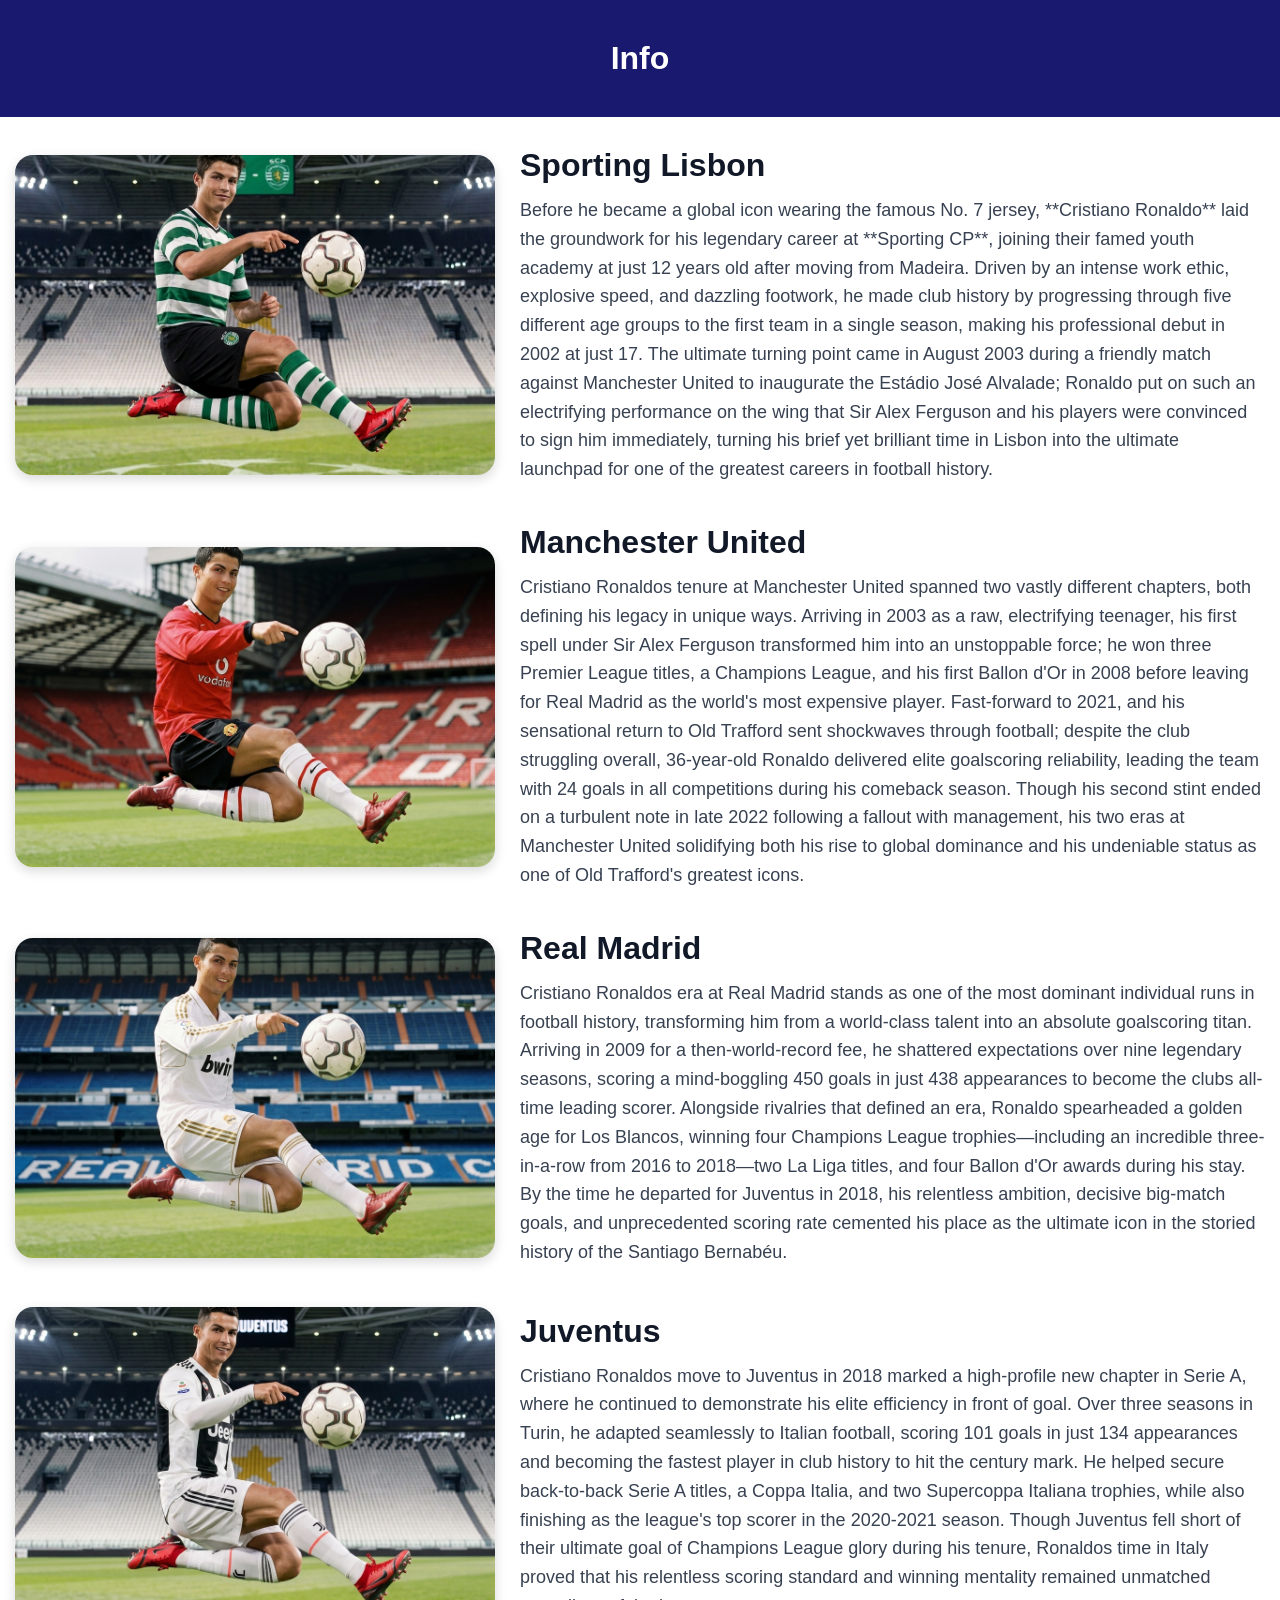
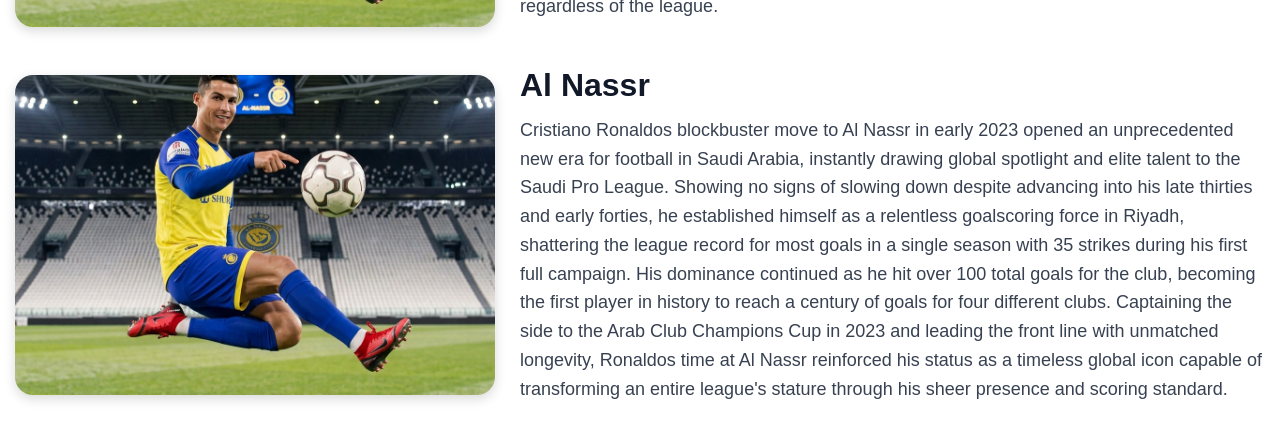
==== commit cca8308a: "testing 2" ====
--- a/team.html
+++ b/team.html
@@ -2,50 +2,50 @@
 <html lang="en">
 <head>
     <meta charset="UTF-8">
-    <meta name="viewport" content="width=, initial-scale=1.0">
+    <meta name="viewport" content="width=device-width, initial-scale=1.0">
     <link rel="stylesheet" href="team.css">
     <title>Team info page</title>
 </head>
 <body>
-    <div class="hero-image">
+    <div class="banner">
+        Info
     </div>
-   <div class="teams">
-    <div class="leftimg">
-        <img src="./Team page photos/lisbon.jpg" alt="CR7 Lisbon">
-        <div class="text">
-            <h2>Sporting Lisbon</h2>
-            <p>Before he became a global icon wearing the famous No. 7 jersey, **Cristiano Ronaldo** laid the groundwork for his legendary career at **Sporting CP**, joining their famed youth academy at just 12 years old after moving from Madeira. Driven by an intense work ethic, explosive speed, and dazzling footwork, he made club history by progressing through five different age groups to the first team in a single season, making his professional debut in 2002 at just 17. The ultimate turning point came in August 2003 during a friendly match against Manchester United to inaugurate the Estádio José Alvalade; Ronaldo put on such an electrifying performance on the wing that Sir Alex Ferguson and his players were convinced to sign him immediately, turning his brief yet brilliant time in Lisbon into the ultimate launchpad for one of the greatest careers in football history.</p>
+    <div class="teams">
+        <div class="leftimg">
+            <img src="./Team page photos/lisbon.jpg" alt="CR7 Lisbon">
+            <div class="text">
+                <h2>Sporting Lisbon</h2>
+                <p>Before he became a global icon wearing the famous No. 7 jersey, **Cristiano Ronaldo** laid the groundwork for his legendary career at **Sporting CP**, joining their famed youth academy at just 12 years old after moving from Madeira. Driven by an intense work ethic, explosive speed, and dazzling footwork, he made club history by progressing through five different age groups to the first team in a single season, making his professional debut in 2002 at just 17. The ultimate turning point came in August 2003 during a friendly match against Manchester United to inaugurate the Estádio José Alvalade; Ronaldo put on such an electrifying performance on the wing that Sir Alex Ferguson and his players were convinced to sign him immediately, turning his brief yet brilliant time in Lisbon into the ultimate launchpad for one of the greatest careers in football history.</p>
+            </div>
+        </div>
+        <div class="rightimg">
+            <img src="./Team page photos/mu.jpg" alt="CR7 Man United">
+            <div class="text">
+                <h2>Manchester United</h2>
+                <p>Cristiano Ronaldos tenure at Manchester United spanned two vastly different chapters, both defining his legacy in unique ways. Arriving in 2003 as a raw, electrifying teenager, his first spell under Sir Alex Ferguson transformed him into an unstoppable force; he won three Premier League titles, a Champions League, and his first Ballon d'Or in 2008 before leaving for Real Madrid as the world's most expensive player. Fast-forward to 2021, and his sensational return to Old Trafford sent shockwaves through football; despite the club struggling overall, 36-year-old Ronaldo delivered elite goalscoring reliability, leading the team with 24 goals in all competitions during his comeback season. Though his second stint ended on a turbulent note in late 2022 following a fallout with management, his two eras at Manchester United solidifying both his rise to global dominance and his undeniable status as one of Old Trafford's greatest icons.</p>
+            </div>
+        </div>
+        <div class="leftimg">
+            <img src="./Team page photos/rm.jpg" alt="CR7 Real Madrid">
+            <div class="text">
+                <h2>Real Madrid</h2>
+                <p>Cristiano Ronaldos era at Real Madrid stands as one of the most dominant individual runs in football history, transforming him from a world-class talent into an absolute goalscoring titan. Arriving in 2009 for a then-world-record fee, he shattered expectations over nine legendary seasons, scoring a mind-boggling 450 goals in just 438 appearances to become the clubs all-time leading scorer. Alongside rivalries that defined an era, Ronaldo spearheaded a golden age for Los Blancos, winning four Champions League trophies—including an incredible three-in-a-row from 2016 to 2018—two La Liga titles, and four Ballon d'Or awards during his stay. By the time he departed for Juventus in 2018, his relentless ambition, decisive big-match goals, and unprecedented scoring rate cemented his place as the ultimate icon in the storied history of the Santiago Bernabéu.</p>
+            </div>
+        </div>
+        <div class="rightimg">
+            <img src="./Team page photos/juve.jpg" alt="CR7 Juventus">
+            <div class="text">
+                <h2>Juventus</h2>
+                <p>Cristiano Ronaldos move to Juventus in 2018 marked a high-profile new chapter in Serie A, where he continued to demonstrate his elite efficiency in front of goal. Over three seasons in Turin, he adapted seamlessly to Italian football, scoring 101 goals in just 134 appearances and becoming the fastest player in club history to hit the century mark. He helped secure back-to-back Serie A titles, a Coppa Italia, and two Supercoppa Italiana trophies, while also finishing as the league's top scorer in the 2020-2021 season. Though Juventus fell short of their ultimate goal of Champions League glory during his tenure, Ronaldos time in Italy proved that his relentless scoring standard and winning mentality remained unmatched regardless of the league.</p>
+            </div>
+        </div>
+        <div class="leftimg">
+            <img src="./Team page photos/alnassr.jpg" alt="CR7 Al Nassr">
+            <div class="text">
+                <h2>Al Nassr</h2>
+                <p>Cristiano Ronaldos blockbuster move to Al Nassr in early 2023 opened an unprecedented new era for football in Saudi Arabia, instantly drawing global spotlight and elite talent to the Saudi Pro League. Showing no signs of slowing down despite advancing into his late thirties and early forties, he established himself as a relentless goalscoring force in Riyadh, shattering the league record for most goals in a single season with 35 strikes during his first full campaign. His dominance continued as he hit over 100 total goals for the club, becoming the first player in history to reach a century of goals for four different clubs. Captaining the side to the Arab Club Champions Cup in 2023 and leading the front line with unmatched longevity, Ronaldos time at Al Nassr reinforced his status as a timeless global icon capable of transforming an entire league's stature through his sheer presence and scoring standard.</p>
+            </div>
         </div>
     </div>
-    <div class="rightimg">
-        <img src="./Team page photos/mu.jpg" alt="CR7 Man United">
-        <div class="text">
-            <h2>Manchester United</h2>
-            <p>Cristiano Ronaldos tenure at Manchester United spanned two vastly different chapters, both defining his legacy in unique ways. Arriving in 2003 as a raw, electrifying teenager, his first spell under Sir Alex Ferguson transformed him into an unstoppable force; he won three Premier League titles, a Champions League, and his first Ballon d'Or in 2008 before leaving for Real Madrid as the world's most expensive player. Fast-forward to 2021, and his sensational return to Old Trafford sent shockwaves through football; despite the club struggling overall, 36-year-old Ronaldo delivered elite goalscoring reliability, leading the team with 24 goals in all competitions during his comeback season. Though his second stint ended on a turbulent note in late 2022 following a fallout with management, his two eras at Manchester United solidifying both his rise to global dominance and his undeniable status as one of Old Trafford's greatest icons.</p>
-        </div>
-    </div>
-    <div class="leftimg">
-        <img src="./Team page photos/rm.jpg" alt="CR7 Real Madrid">
-        <div class="text">
-            <h2>Real Madrid</h2>
-            <p>Cristiano Ronaldos era at Real Madrid stands as one of the most dominant individual runs in football history, transforming him from a world-class talent into an absolute goalscoring titan. Arriving in 2009 for a then-world-record fee, he shattered expectations over nine legendary seasons, scoring a mind-boggling 450 goals in just 438 appearances to become the clubs all-time leading scorer. Alongside rivalries that defined an era, Ronaldo spearheaded a golden age for Los Blancos, winning four Champions League trophies—including an incredible three-in-a-row from 2016 to 2018—two La Liga titles, and four Ballon d'Or awards during his stay. By the time he departed for Juventus in 2018, his relentless ambition, decisive big-match goals, and unprecedented scoring rate cemented his place as the ultimate icon in the storied history of the Santiago Bernabéu.</p>
-        </div>
-    </div>
-    <div class="rightimg">
-        <img src="./Team page photos/juve.jpg" alt="CR7 Juventus">
-        <div class="text">
-            <h2>Juventus</h2>
-            <p>Cristiano Ronaldos move to Juventus in 2018 marked a high-profile new chapter in Serie A, where he continued to demonstrate his elite efficiency in front of goal. Over three seasons in Turin, he adapted seamlessly to Italian football, scoring 101 goals in just 134 appearances and becoming the fastest player in club history to hit the century mark. He helped secure back-to-back Serie A titles, a Coppa Italia, and two Supercoppa Italiana trophies, while also finishing as the league's top scorer in the 2020-2021 season. Though Juventus fell short of their ultimate goal of Champions League glory during his tenure, Ronaldos time in Italy proved that his relentless scoring standard and winning mentality remained unmatched regardless of the league.</p>
-        </div>
-    </div>
-    <div class="leftimg">
-        <img src="./Team page photos/alnassr.jpg" alt="CR7 Al Nassr">
-        <div class="text">
-            <h2>Al Nassr</h2>
-            <p>Cristiano Ronaldos blockbuster move to Al Nassr in early 2023 opened an unprecedented new era for football in Saudi Arabia, instantly drawing global spotlight and elite talent to the Saudi Pro League. Showing no signs of slowing down despite advancing into his late thirties and early forties, he established himself as a relentless goalscoring force in Riyadh, shattering the league record for most goals in a single season with 35 strikes during his first full campaign. His dominance continued as he hit over 100 total goals for the club, becoming the first player in history to reach a century of goals for four different clubs. Captaining the side to the Arab Club Champions Cup in 2023 and leading the front line with unmatched longevity, Ronaldos time at Al Nassr reinforced his status as a timeless global icon capable of transforming an entire league's stature through his sheer presence and scoring standard.</p>
-        </div>
-    </div>
-   </div>
-    
-    
-    +</body>
+</html>
--- a/team.css
+++ b/team.css
@@ -10,52 +10,56 @@
     background-color: midnightblue;
     color: white;
     text-align: center;
-    font-size: 28px;
-    height: 150px;
+    padding: 40px 0;
+    font-size: 32px;
+    font-weight: bold;
     display: flex;
+    justify-content: center;
     align-items: center;
-    justify-content: center;
 }
 
-.banner-title {
-    margin: 0;
-    text-align: center;
+.teams {
+    width: 100%;
+    max-width: 1600px;
+    margin: 30px auto;
+    padding: 0 15px;
+    box-sizing: border-box;
+    display: flex;
+    flex-direction: column;
+    gap: 40px;
 }
 
-.container {
+.leftimg, .rightimg {
     display: flex;
-    align-items: flex-start;
-    gap: 40px;
-    margin-top: 40px;
-    margin-left: 40px;
-    margin-right: 40px;
-    max-width: 1400px;
+    flex-direction: row;
+    align-items: center;
+    gap: 25px;
+    width: 100%;
 }
 
-.content-image {
+.leftimg img, .rightimg img {
     width: 480px;
-    height: 520px;
+    height: 320px;
     object-fit: cover;
-    border-radius: 20px;
+    border-radius: 18px;
     flex-shrink: 0;
-    box-shadow: 0 10px 25px rgba(0, 0, 0, 0.15);
+    box-shadow: 0 4px 12px rgba(0, 0, 0, 0.15);
 }
 
-.text-box {
+.text {
     flex: 1;
-    padding-top: 10px;
 }
 
-.text-box h2 {
+.text h2 {
     margin-top: 0;
-    margin-bottom: 20px;
-    font-size: 42px;
+    margin-bottom: 12px;
+    font-size: 32px;
     color: #111827;
 }
 
-.text-box p {
-    font-size: 22px;
+.text p {
+    font-size: 18px;
     line-height: 1.6;
     color: #374151;
-    margin-bottom: 18px;
+    margin: 0;
 }
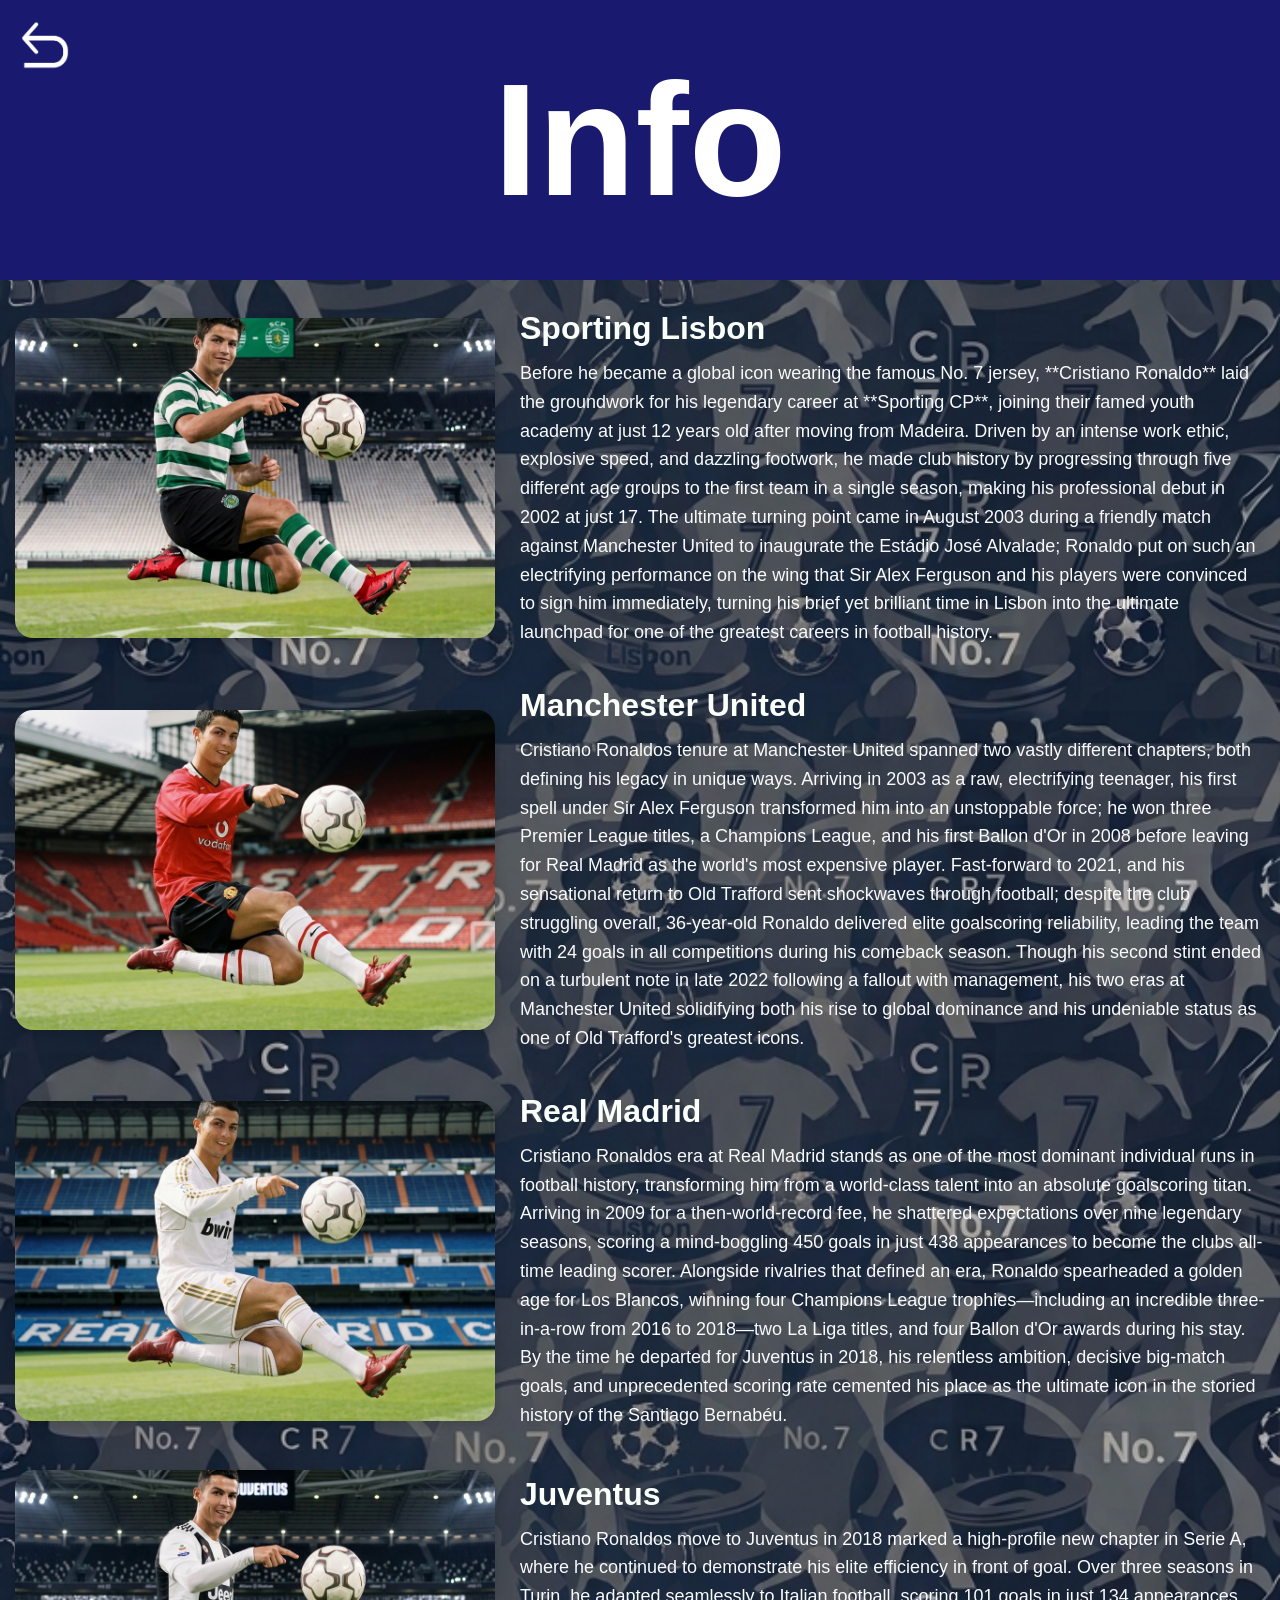
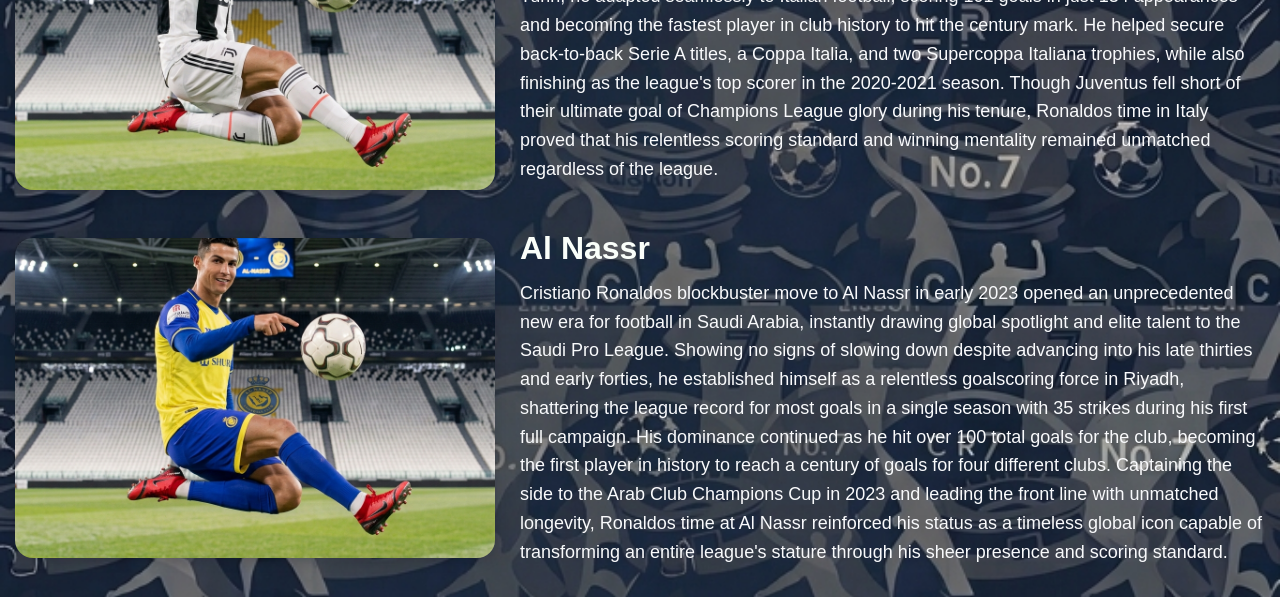
==== commit df5014c6: "added the backgroud image to the info page, made it so that when a user clicks on the colonge images" ====
--- a/team.html
+++ b/team.html
@@ -8,7 +8,10 @@
 </head>
 <body>
     <div class="banner">
-        Info
+        <a href="index.html" class="back-btn">
+            <img src="./Team page photos/back.jpg" alt="Back">
+        </a>
+        <h1>Info</h1>
     </div>
     <div class="teams">
         <div class="leftimg">
--- a/team.css
+++ b/team.css
@@ -2,7 +2,9 @@
     margin: 0;
     padding: 0;
     font-family: sans-serif;
-    background-color: white;
+    background-image: url("./Team page photos/bgcr.jpg");
+    background-repeat: no-repeat;
+    background-size: cover;
 }
 
 .banner {
@@ -11,11 +13,12 @@
     color: white;
     text-align: center;
     padding: 40px 0;
-    font-size: 32px;
+    font-size: 80px;
     font-weight: bold;
     display: flex;
     justify-content: center;
     align-items: center;
+    height: 200px;
 }
 
 .teams {
@@ -54,12 +57,32 @@
     margin-top: 0;
     margin-bottom: 12px;
     font-size: 32px;
-    color: #111827;
+    color: #fafffa;
 }
 
 .text p {
     font-size: 18px;
     line-height: 1.6;
-    color: #374151;
+    color: #f9fafc;
     margin: 0;
+}
+.back-btn {
+    position: absolute;
+    top: 20px;
+    left: 20px;
+    display: flex;
+    align-items: center;
+    justify-content: center;
+    transition: transform 0.2s ease;
+}
+
+.back-btn img {
+    width: 50px;
+    height: 50px;
+    object-fit: contain;
+    filter: invert(1);
+}
+
+.back-btn:hover {
+    transform: translateX(-4px);
 }
